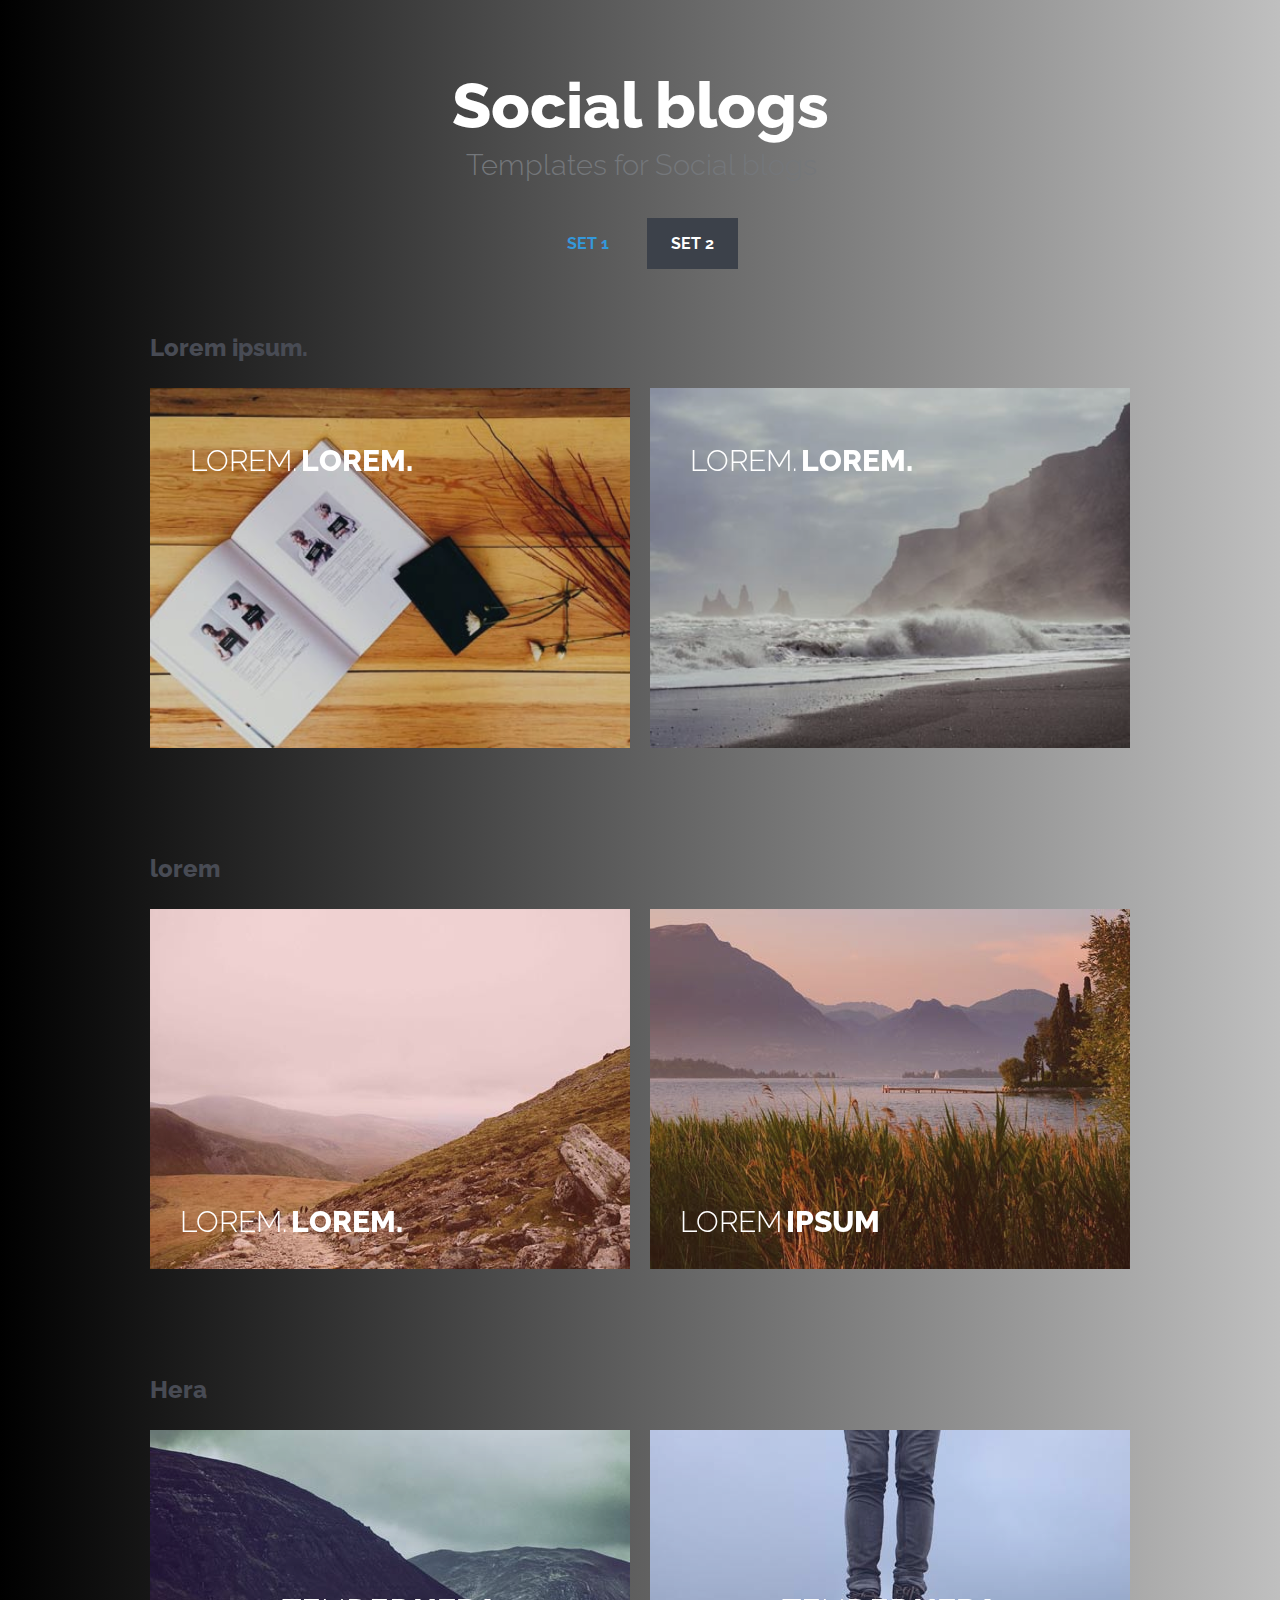
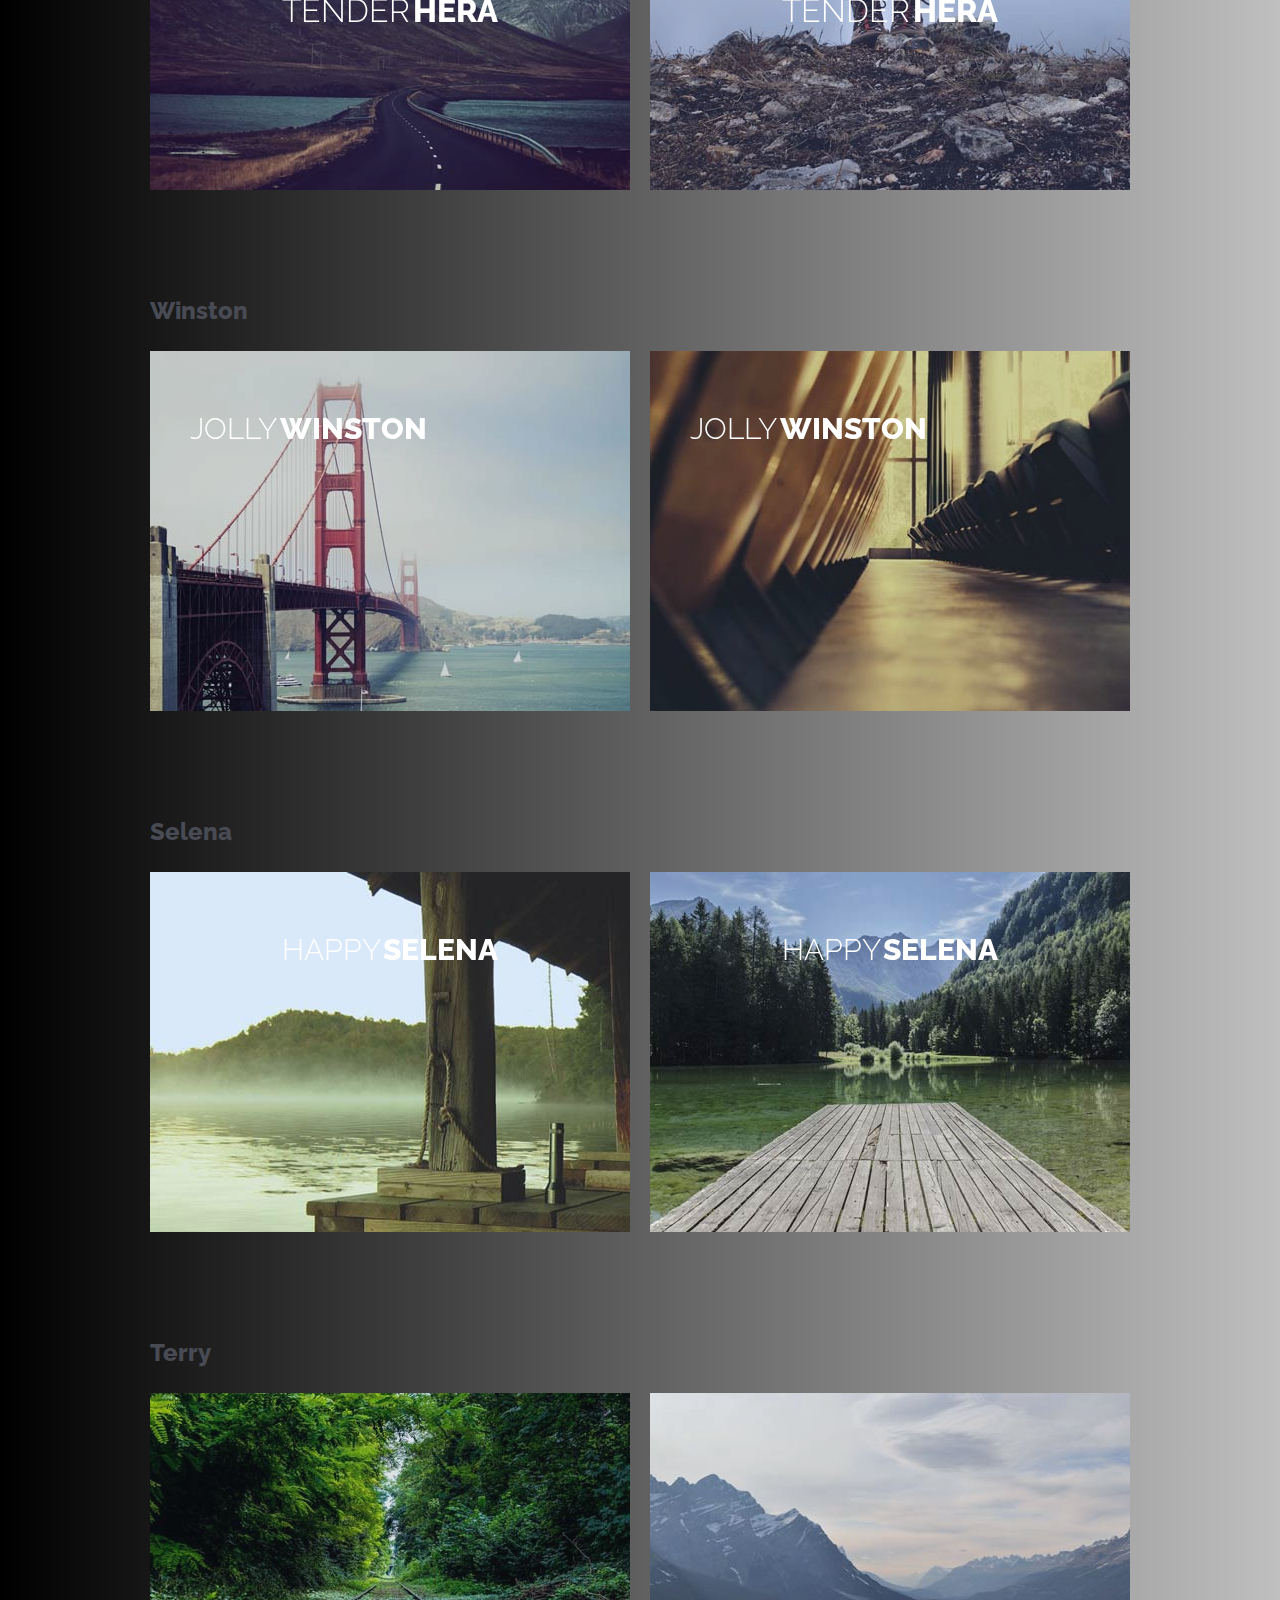
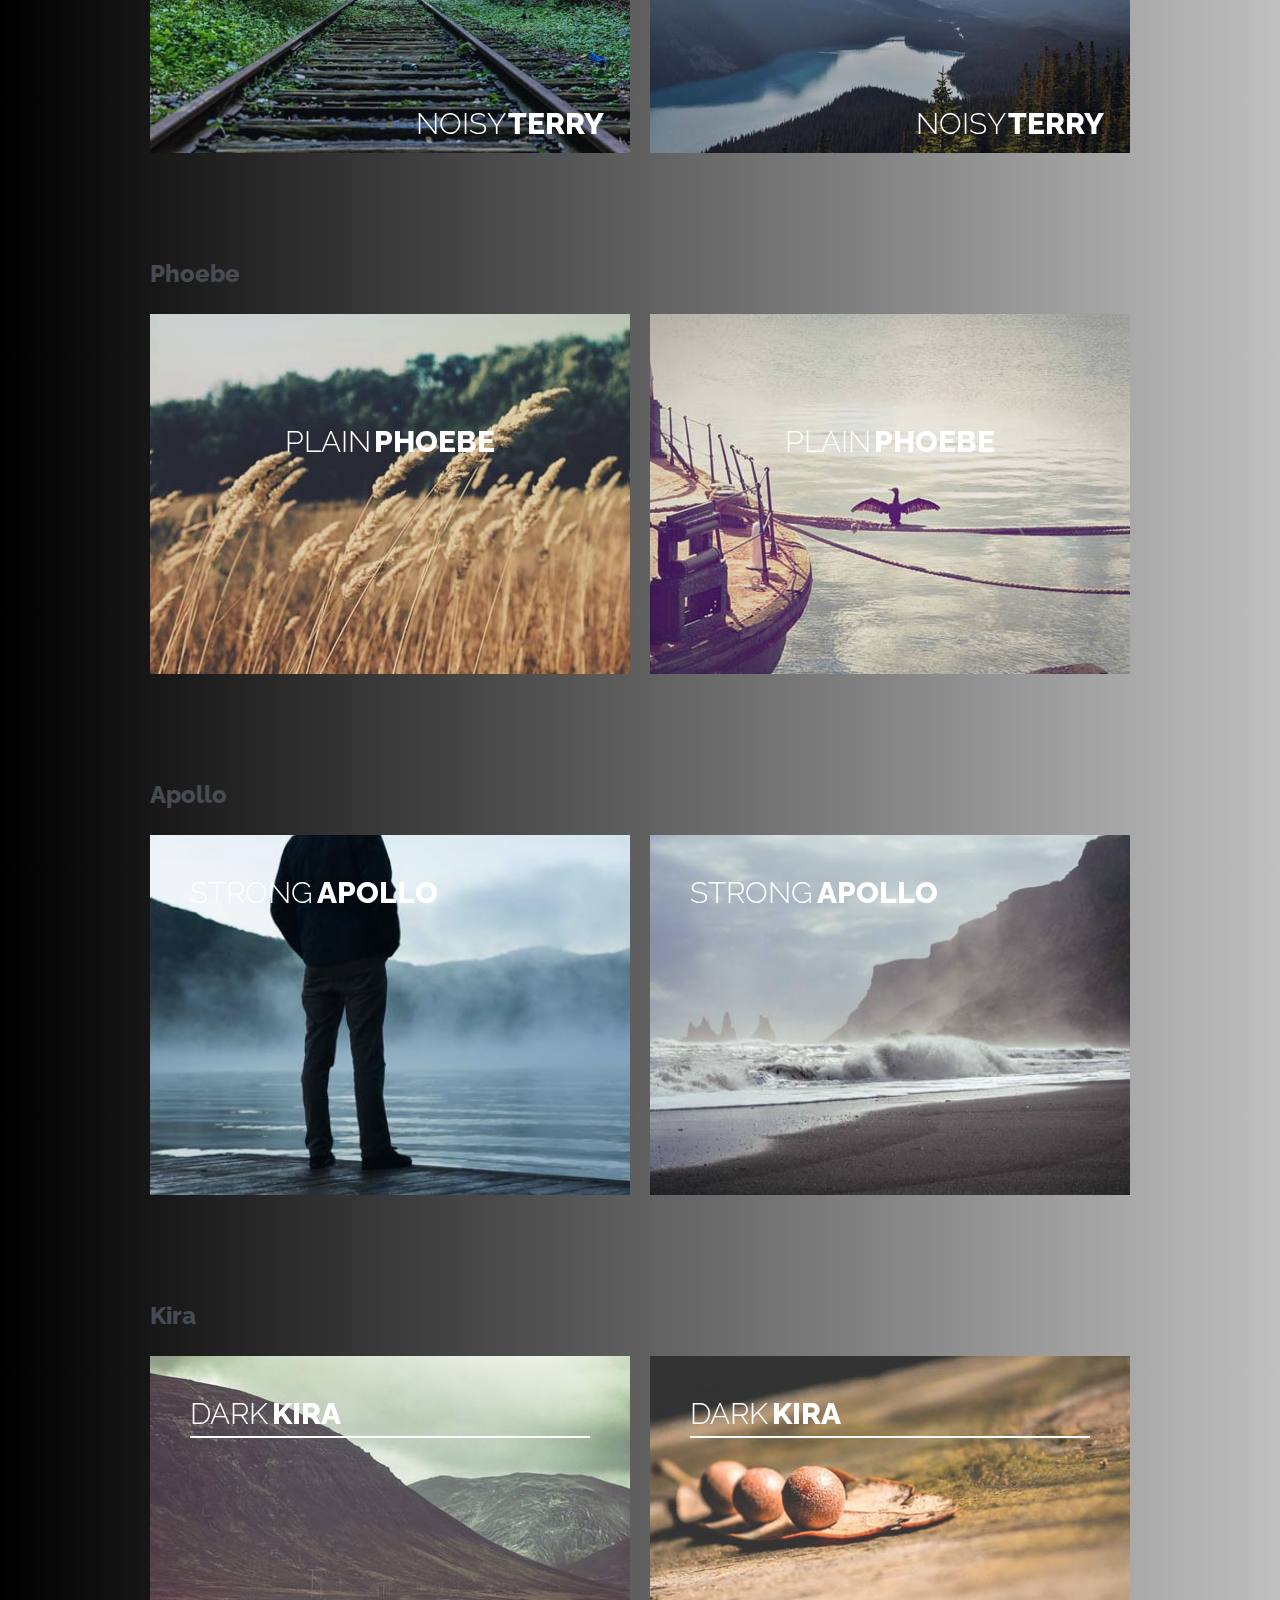
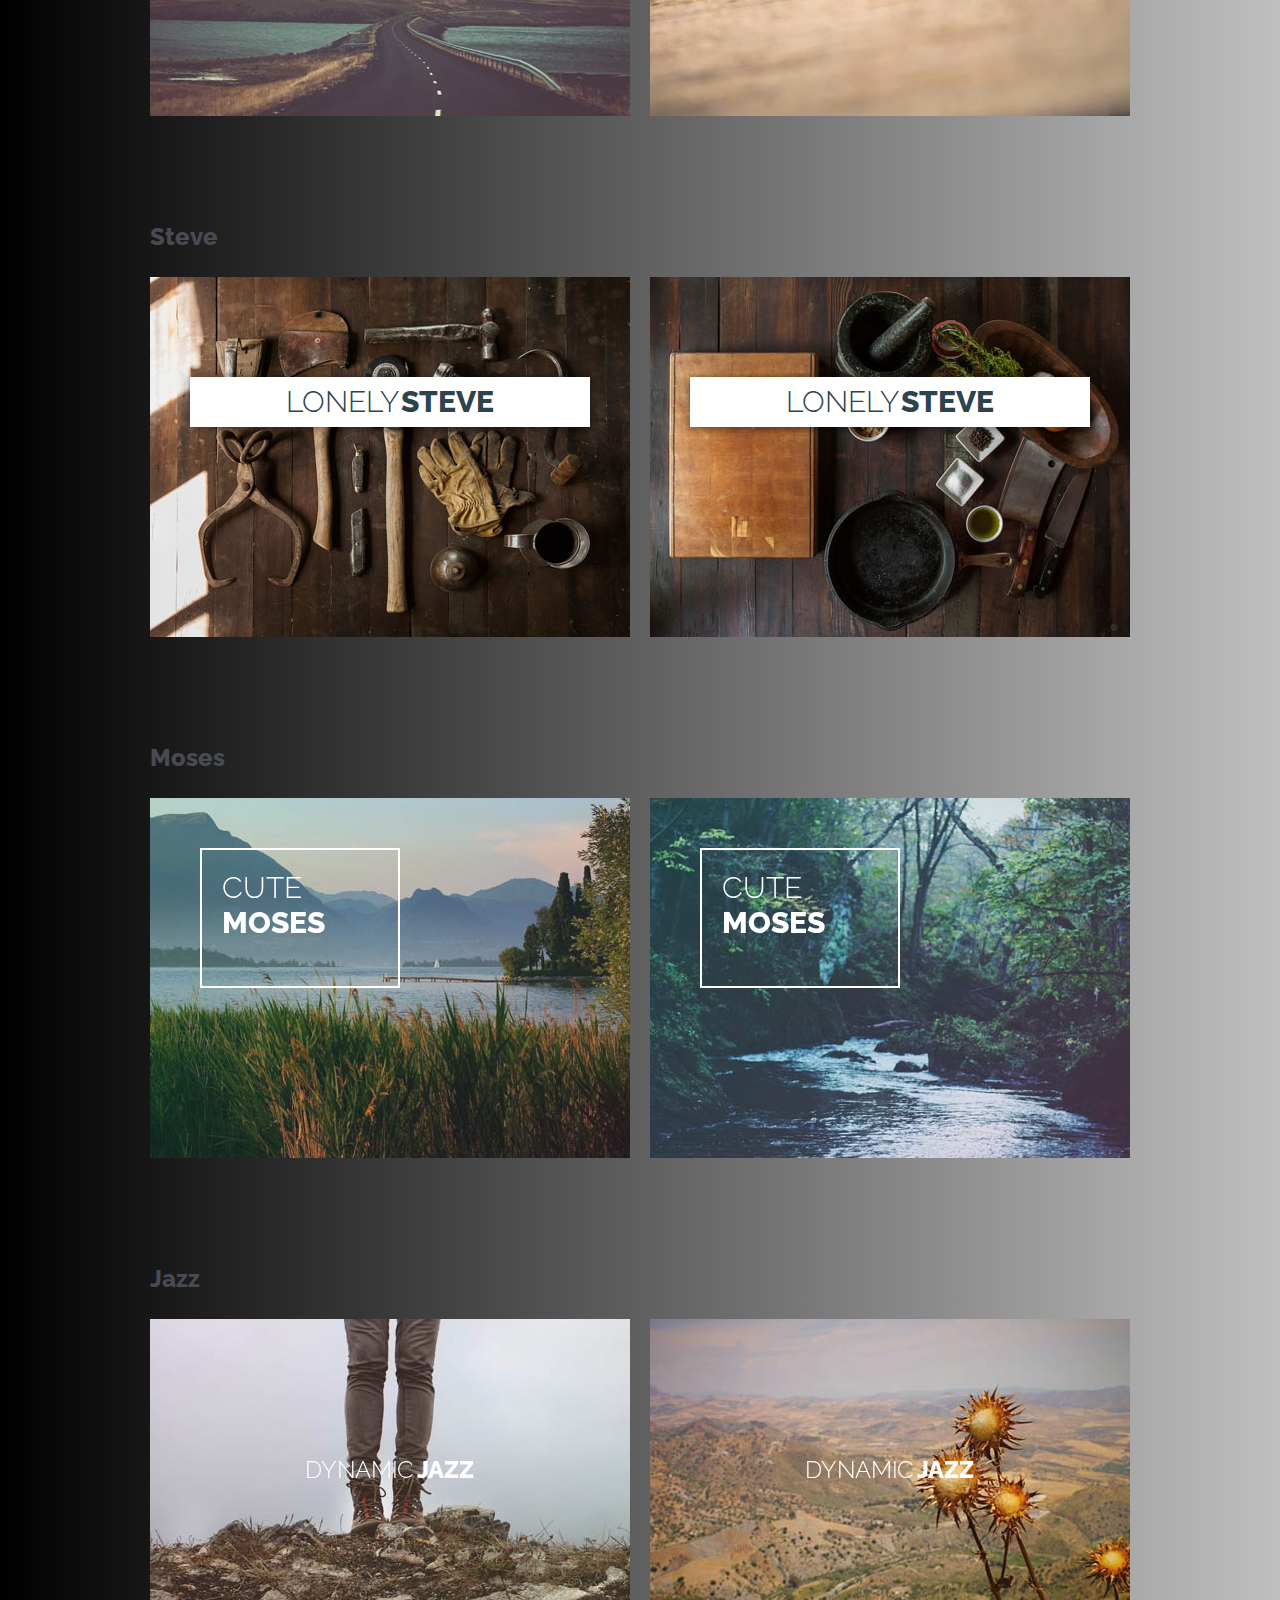
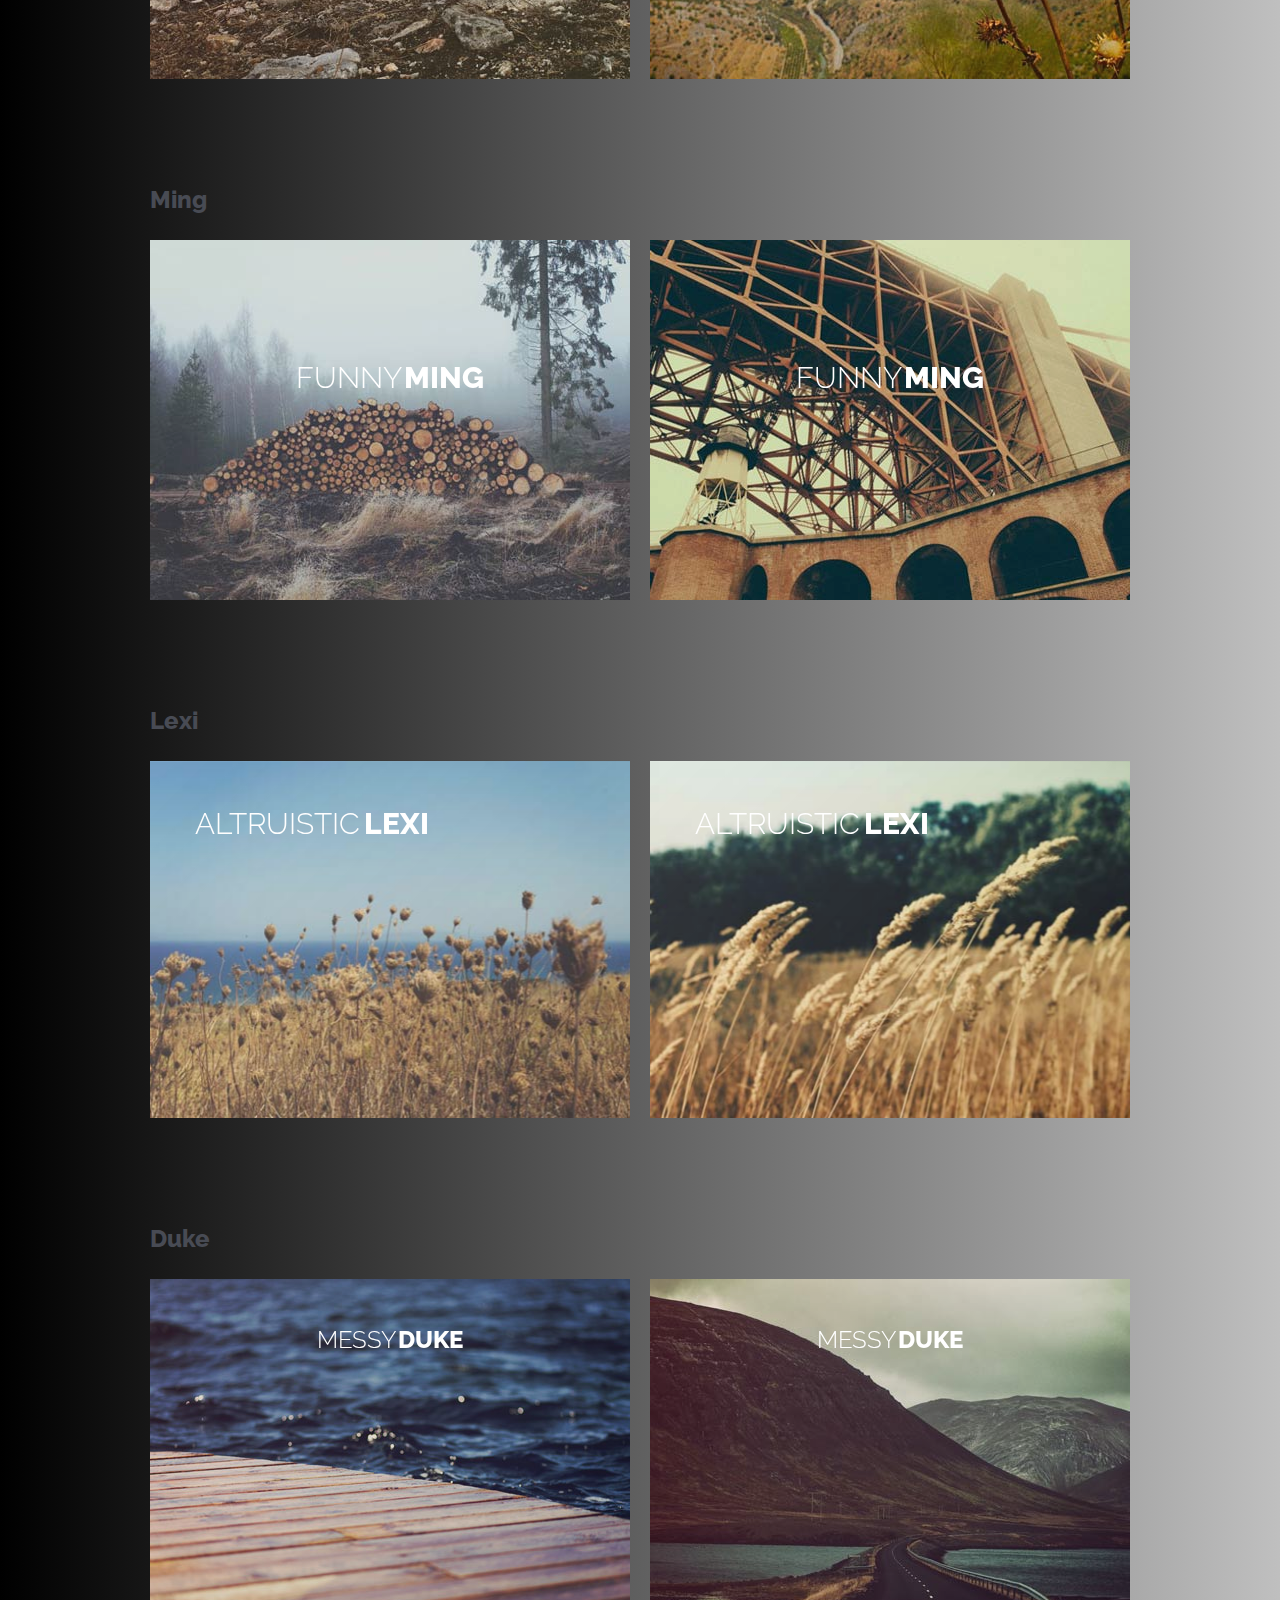
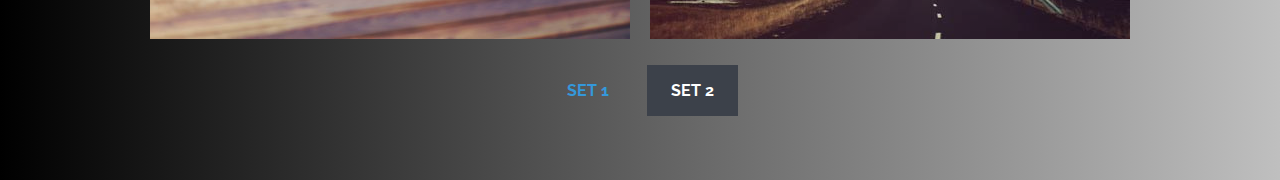
==== index2.html @ 4bc90839 "Add files via upload" ====
<!DOCTYPE html>
<html lang="en" class="no-js">
	<head>
		<meta charset="UTF-8" />
		<meta http-equiv="X-UA-Compatible" content="IE=edge">
		<meta name="viewport" content="width=device-width, initial-scale=1">
		<title>Social blogs | Set 2</title>
		<meta name="description" content="Hover Effect Ideas: Inspiration for subtle hover effects" />
		<meta name="keywords" content="revelation Effectz, inspiration, grid, thumbnail, transition, subtle, web design" />
		<meta name="author" content="Codrops" />
		<link rel="shortcut icon" href="../favicon.ico">
		<link href='http://fonts.googleapis.com/css?family=Raleway:400,800,500,600' rel='stylesheet' type='text/css'>
		<link rel="stylesheet" type="text/css" href="css/normalize.css" />
		<link rel="stylesheet" type="text/css" href="css/demo.css" />
		<link rel="stylesheet" type="text/css" href="css/set2.css" />
		<link rel="stylesheet" type="text/css" href="fonts/font-awesome-4.2.0/css/font-awesome.min.css" />
		<!--[if IE]>
  		<script src="http://html5shiv.googlecode.com/svn/trunk/html5.js"></script>
		<![endif]-->
	</head>
	<body>
		<div class="container">
			<!-- Top Navigation -->

			<header class="codrops-header">
				<h1>Social blogs <span>Templates for Social blogs</span></h1>
				<nav class="codrops-demos">
					<a href="index.html">Set 1</a>
					<a class="current-demo" href="index2.html">Set 2</a>
					
				</nav>
			</header>
			<div class="content">
				<h2>Lorem ipsum.</h2>
				<div class="grid">
					<figure class="effect-julia">
						<img src="img/21.jpg" alt="img21"/>
						<figcaption>
							<h2>Lorem. <span>Lorem.</span></h2>
							<div>
								<p>Lorem ipsum dolor sit amet.</p>
								<p>Lorem ipsum dolor sit amet.</p>
								<p>Lorem ipsum dolor sit amet.</p>
							</div>
							<a href="#">View more</a>
						</figcaption>
					</figure>
					<figure class="effect-julia">
						<img src="img/22.jpg" alt="img22"/>
						<figcaption>
							<h2>Lorem. <span>Lorem.</span></h2>
							<div>
								<p>Lorem ipsum dolor sit amet..</p>
								<p>Lorem ipsum dolor sit amet</p>
								<p>Lorem ipsum dolor.</p>
							</div>
							<a href="#">View more</a>
						</figcaption>
					</figure>
				</div>
				<h2>lorem</h2>
				<div class="grid">
					<figure class="effect-goliath">
						<img src="img/23.jpg" alt="img23"/>
						<figcaption>
							<h2>Lorem. <span>Lorem.</span></h2>
							<p>Lorem ipsum dolor sit.</p>
							<a href="#">View more</a>
						</figcaption>
					</figure>
					<figure class="effect-goliath">
						<img src="img/24.jpg" alt="img24"/>
						<figcaption>
							<h2>lorem <span>ipsum</span></h2>
							<p>Lorem ipsum dolor sit amet.</p>
							<a href="#">View more</a>
						</figcaption>
					</figure>
				</div>
				<h2>Hera</h2>
				<div class="grid">
					<figure class="effect-hera">
						<img src="img/17.jpg" alt="img17"/>
						<figcaption>
							<h2>Tender <span>Hera</span></h2>
							<p>
								<a href="#"><i class="fa fa-fw fa-file-pdf-o"></i></a>
								<a href="#"><i class="fa fa-fw fa-file-image-o"></i></a>
								<a href="#"><i class="fa fa-fw fa-file-archive-o"></i></a>
								<a href="#"><i class="fa fa-fw fa-file-code-o"></i></a>
							</p>
						</figcaption>
					</figure>
					<figure class="effect-hera">
						<img src="img/25.jpg" alt="img25"/>
						<figcaption>
							<h2>Tender <span>Hera</span></h2>
							<p>
								<a href="#"><i class="fa fa-fw fa-file-pdf-o"></i></a>
								<a href="#"><i class="fa fa-fw fa-file-image-o"></i></a>
								<a href="#"><i class="fa fa-fw fa-file-archive-o"></i></a>
								<a href="#"><i class="fa fa-fw fa-file-code-o"></i></a>
							</p>
						</figcaption>
					</figure>
				</div>
				<h2>Winston</h2>
				<div class="grid">
					<figure class="effect-winston">
						<img src="img/30.jpg" alt="img30"/>
						<figcaption>
							<h2>Jolly <span>Winston</span></h2>
							<p>
								<a href="#"><i class="fa fa-fw fa-star-o"></i></a>
								<a href="#"><i class="fa fa-fw fa-comments-o"></i></a>
								<a href="#"><i class="fa fa-fw fa-envelope-o"></i></a>
							</p>
						</figcaption>
					</figure>
					<figure class="effect-winston">
						<img src="img/1.jpg" alt="img01"/>
						<figcaption>
							<h2>Jolly <span>Winston</span></h2>
							<p>
								<a href="#"><i class="fa fa-fw fa-star-o"></i></a>
								<a href="#"><i class="fa fa-fw fa-comments-o"></i></a>
								<a href="#"><i class="fa fa-fw fa-envelope-o"></i></a>
							</p>
						</figcaption>
					</figure>
				</div>
				<h2>Selena</h2>
				<div class="grid">
					<figure class="effect-selena">
						<img src="img/10.jpg" alt="img10"/>
						<figcaption>
							<h2>Happy <span>Selena</span></h2>
							<p>Selena is a tiny-winged bird.</p>
							<a href="#">View more</a>
						</figcaption>
					</figure>
					<figure class="effect-selena">
						<img src="img/31.jpg" alt="img31"/>
						<figcaption>
							<h2>Happy <span>Selena</span></h2>
							<p>Selena is a tiny-winged bird.</p>
							<a href="#">View more</a>
						</figcaption>
					</figure>
				</div>
				<h2>Terry</h2>
				<div class="grid">
					<figure class="effect-terry">
						<img src="img/16.jpg" alt="img16"/>
						<figcaption>
							<h2>Noisy <span>Terry</span></h2>
							<p>
								<a href="#"><i class="fa fa-fw fa-download"></i></a>
								<a href="#"><i class="fa fa-fw fa-heart"></i></a>
								<a href="#"><i class="fa fa-fw fa-share"></i></a>
								<a href="#"><i class="fa fa-fw fa-tags"></i></a>
							</p>
						</figcaption>
					</figure>
					<figure class="effect-terry">
						<img src="img/26.jpg" alt="img26"/>
						<figcaption>
							<h2>Noisy <span>Terry</span></h2>
							<p>
								<a href="#"><i class="fa fa-fw fa-download"></i></a>
								<a href="#"><i class="fa fa-fw fa-heart"></i></a>
								<a href="#"><i class="fa fa-fw fa-share"></i></a>
								<a href="#"><i class="fa fa-fw fa-tags"></i></a>
							</p>
						</figcaption>
					</figure>
				</div>
				<h2>Phoebe</h2>
				<div class="grid">
					<figure class="effect-phoebe">
						<img src="img/3.jpg" alt="img03"/>
						<figcaption>
							<h2>Plain <span>Phoebe</span></h2>
							<p>
								<a href="#"><i class="fa fa-fw fa-user"></i></a>
								<a href="#"><i class="fa fa-fw fa-heart"></i></a>
								<a href="#"><i class="fa fa-fw fa-cog"></i></a>
							</p>
						</figcaption>
					</figure>
					<figure class="effect-phoebe">
						<img src="img/7.jpg" alt="img07"/>
						<figcaption>
							<h2>Plain <span>Phoebe</span></h2>
							<p>
								<a href="#"><i class="fa fa-fw fa-user"></i></a>
								<a href="#"><i class="fa fa-fw fa-heart"></i></a>
								<a href="#"><i class="fa fa-fw fa-cog"></i></a>
							</p>
						</figcaption>
					</figure>
				</div>
				<h2>Apollo</h2>
				<div class="grid">
					<figure class="effect-apollo">
						<img src="img/18.jpg" alt="img18"/>
						<figcaption>
							<h2>Strong <span>Apollo</span></h2>
							<p>Apollo's last game of pool was so strange.</p>
							<a href="#">View more</a>
						</figcaption>
					</figure>
					<figure class="effect-apollo">
						<img src="img/22.jpg" alt="img22"/>
						<figcaption>
							<h2>Strong <span>Apollo</span></h2>
							<p>Apollo's last game of pool was so strange.</p>
							<a href="#">View more</a>
						</figcaption>
					</figure>
				</div>
				<h2>Kira</h2>
				<div class="grid">
					<figure class="effect-kira">
						<img src="img/17.jpg" alt="img17"/>
						<figcaption>
							<h2>Dark <span>Kira</span></h2>
							<p>
								<a href="#"><i class="fa fa-fw fa-home"></i></a>
								<a href="#"><i class="fa fa-fw fa-download"></i></a>
								<a href="#"><i class="fa fa-fw fa-heart"></i></a>
								<a href="#"><i class="fa fa-fw fa-share"></i></a>
							</p>
						</figcaption>
					</figure>
					<figure class="effect-kira">
						<img src="img/5.jpg" alt="img05"/>
						<figcaption>
							<h2>Dark <span>Kira</span></h2>
							<p>
								<a href="#"><i class="fa fa-fw fa-home"></i></a>
								<a href="#"><i class="fa fa-fw fa-download"></i></a>
								<a href="#"><i class="fa fa-fw fa-heart"></i></a>
								<a href="#"><i class="fa fa-fw fa-share"></i></a>
							</p>
						</figcaption>
					</figure>
				</div>
				<h2>Steve</h2>
				<div class="grid">
					<figure class="effect-steve">
						<img src="img/29.jpg" alt="img29"/>
						<figcaption>
							<h2>Lonely <span>Steve</span></h2>
							<p>Steve was afraid of the Boogieman.</p>
							<a href="#">View more</a>
						</figcaption>
					</figure>
					<figure class="effect-steve">
						<img src="img/33.jpg" alt="img33"/>
						<figcaption>
							<h2>Lonely <span>Steve</span></h2>
							<p>Steve was afraid of the Boogieman.</p>
							<a href="#">View more</a>
						</figcaption>
					</figure>
				</div>
				<h2>Moses</h2>
				<div class="grid">
					<figure class="effect-moses">
						<img src="img/24.jpg" alt="img24"/>
						<figcaption>
							<h2>Cute <span>Moses</span></h2>
							<p>Moses loves to run after butterflies.</p>
							<a href="#">View more</a>
						</figcaption>
					</figure>
					<figure class="effect-moses">
						<img src="img/20.jpg" alt="img20"/>
						<figcaption>
							<h2>Cute <span>Moses</span></h2>
							<p>Moses loves to run after butterflies.</p>
							<a href="#">View more</a>
						</figcaption>
					</figure>
				</div>
				<h2>Jazz</h2>
				<div class="grid">
					<figure class="effect-jazz">
						<img src="img/25.jpg" alt="img25"/>
						<figcaption>
							<h2>Dynamic <span>Jazz</span></h2>
							<p>When Jazz starts to chase cars, the whole world stands still.</p>
							<a href="#">View more</a>
						</figcaption>
					</figure>
					<figure class="effect-jazz">
						<img src="img/6.jpg" alt="img06"/>
						<figcaption>
							<h2>Dynamic <span>Jazz</span></h2>
							<p>When Jazz starts to chase cars, the whole world stands still.</p>
							<a href="#">View more</a>
						</figcaption>
					</figure>
				</div>
				<h2>Ming</h2>
				<div class="grid">
					<figure class="effect-ming">
						<img src="img/9.jpg" alt="img09"/>
						<figcaption>
							<h2>Funny <span>Ming</span></h2>
							<p>Ming sits in the corner the whole day. She's into crochet.</p>
							<a href="#">View more</a>
						</figcaption>
					</figure>
					<figure class="effect-ming">
						<img src="img/8.jpg" alt="img08"/>
						<figcaption>
							<h2>Funny <span>Ming</span></h2>
							<p>Ming sits in the corner the whole day. She's into crochet.</p>
							<a href="#">View more</a>
						</figcaption>
					</figure>
				</div>
				<h2>Lexi</h2>
				<div class="grid">
					<figure class="effect-lexi">
						<img src="img/12.jpg" alt="img12"/>
						<figcaption>
							<h2>Altruistic <span>Lexi</span></h2>
							<p>Each and every friend is special. Lexi won't hide a single cookie.</p>
							<a href="#">View more</a>
						</figcaption>
					</figure>
					<figure class="effect-lexi">
						<img src="img/3.jpg" alt="img03"/>
						<figcaption>
							<h2>Altruistic <span>Lexi</span></h2>
							<p>Each and every friend is special. Lexi won't hide a single cookie.</p>
							<a href="#">View more</a>
						</figcaption>
					</figure>
				</div>
				<h2>Duke</h2>
				<div class="grid">
					<figure class="effect-duke">
						<img src="img/27.jpg" alt="img27"/>
						<figcaption>
							<h2>Messy <span>Duke</span></h2>
							<p>Duke is very bored. When he looks at the sky, he feels to run.</p>
							<a href="#">View more</a>
						</figcaption>
					</figure>
					<figure class="effect-duke">
						<img src="img/17.jpg" alt="img17"/>
						<figcaption>
							<h2>Messy <span>Duke</span></h2>
							<p>Duke is very bored. When he looks at the sky, he feels to run.</p>
							<a href="#">View more</a>
						</figcaption>
					</figure>
					<nav class="codrops-demos">
						<a href="index.html">Set 1</a>
						<a class="current-demo" href="index2.html">Set 2</a>
					</nav>
				</div>
			</div>


			</div><!-- /container -->
		<script>
			// For Demo purposes only (show hover effect on mobile devices)
			[].slice.call( document.querySelectorAll('a[href="#"') ).forEach( function(el) {
				el.addEventListener( 'click', function(ev) { ev.preventDefault(); } );
			} );
		</script>
	</body>
</html>
---- css/demo.css ----
@font-face {
	font-weight: normal;
	font-style: normal;
	font-family: 'codropsicons';
	src:url('../fonts/codropsicons/codropsicons.eot');
	src:url('../fonts/codropsicons/codropsicons.eot?#iefix') format('embedded-opentype'),
		url('../fonts/codropsicons/codropsicons.woff') format('woff'),
		url('../fonts/codropsicons/codropsicons.ttf') format('truetype'),
		url('../fonts/codropsicons/codropsicons.svg#codropsicons') format('svg');
}

*, *:after, *:before { -webkit-box-sizing: border-box; box-sizing: border-box; }
.clearfix:before, .clearfix:after { display: table; content: ''; }
.clearfix:after { clear: both; }

body {
	background: #2f3238;
	color: #fff;
	font-weight: 400;
	font-size: 1em;
	font-family: 'Raleway', Arial, sans-serif;
}

a {
	outline: none;
	color: #3498db;
	text-decoration: none;
}

a:hover, a:focus {
	color: #528cb3;
}

section {
	padding: 1em;
	text-align: center;
}

.content {
	margin: 0 auto;
	max-width: 1000px;
}

.content > h2 {
	clear: both;
	margin: 0;
	padding: 4em 1% 0;
	color: #484B54;
	font-weight: 800;
	font-size: 1.5em;
}

.content > h2:first-child {
	padding-top: 0em;
}

/* Header */
.codrops-header {
	margin: 0 auto;
	padding: 4em 1em;
	text-align: center;
}

.codrops-header h1 {
	margin: 0;
	font-weight: 800;
	font-size: 4em;
	line-height: 1.3;
}

.codrops-header h1 span {
	display: block;
	padding: 0 0 0.6em 0.1em;
	color: #74777b;
	font-weight: 300;
	font-size: 45%;
}

/* Demo links */
.codrops-demos {
	clear: both;
	padding: 1em 0 0;
	text-align: center;
}

.content + .codrops-demos {
	padding-top: 5em;
}

.codrops-demos a {
	display: inline-block;
	margin: 0 5px;
	padding: 1em 1.5em;
	text-transform: uppercase;
	font-weight: bold;
}

.codrops-demos a:hover,
.codrops-demos a:focus,
.codrops-demos a.current-demo {
	background: #3c414a;
	color: #fff;
}

/* To Navigation Style */
.codrops-top {
	width: 100%;
	text-transform: uppercase;
	font-weight: 800;
	font-size: 0.69em;
	line-height: 2.2;
}

.codrops-top a {
	display: inline-block;
	padding: 1em 2em;
	text-decoration: none;
	letter-spacing: 1px;
}

.codrops-top span.right {
	float: right;
}

.codrops-top span.right a {
	display: block;
	float: left;
}

.codrops-icon:before {
	margin: 0 4px;
	text-transform: none;
	font-weight: normal;
	font-style: normal;
	font-variant: normal;
	font-family: 'codropsicons';
	line-height: 1;
	speak: none;
	-webkit-font-smoothing: antialiased;
}

.codrops-icon-drop:before {
	content: "\e001";
}

.codrops-icon-prev:before {
	content: "\e004";
}

/* Related demos */
.related {
	clear: both;
	padding: 6em 1em;
	font-size: 120%;
}

.related > a {
	display: inline-block;
	margin: 20px 10px;
	padding: 25px;
	border: 1px solid #4f7f90;
	text-align: center;
}

.related a:hover {
	border-color: #39545e;
}

.related a img {
	max-width: 100%;
	opacity: 0.8;
}

.related a:hover img,
.related a:active img {
	opacity: 1;
}

.related a h3 {
	margin: 0;
	padding: 0.5em 0 0.3em;
	max-width: 300px;
	text-align: left;
}

@media screen and (max-width: 25em) {
	.codrops-header {
		font-size: 75%;
	}
	.codrops-icon span {
		display: none;
	}
}
---- css/set2.css ----
.grid {
	position: relative;
	clear: both;
	margin: 0 auto;
	padding: 1em 0 4em;
	max-width: 1000px;
	list-style: none;
	text-align: center;
}

body {
	width: 100wh;
	height: 90vh;
	color: #fff;
	background: linear-gradient(90deg, black, white, black, white );
	background-size: 400% 400%;
	-webkit-animation: Gradient 15s ease infinite;
	-moz-animation: Gradient 15s ease infinite;
	animation: Gradient 15s ease infinite;
}

@-webkit-keyframes Gradient {
	0% {
		background-position: 0% 50%
	}
	50% {
		background-position: 100% 50%
	}
	100% {
		background-position: 0% 50%
	}
}

@-moz-keyframes Gradient {
	0% {
		background-position: 0% 50%
	}
	50% {
		background-position: 100% 50%
	}
	100% {
		background-position: 0% 50%
	}
}

@keyframes Gradient {
	0% {
		background-position: 0% 50%
	}
	50% {
		background-position: 100% 50%
	}
	100% {
		background-position: 0% 50%
	}
}


/* Common style */
.grid figure {
	position: relative;
	float: left;
	overflow: hidden;
	margin: 10px 1%;
	min-width: 320px;
	max-width: 480px;
	max-height: 360px;
	width: 48%;
	height: auto;
	background: #3085a3;
	text-align: center;
	cursor: pointer;
}

.grid figure img {
	position: relative;
	display: block;
	min-height: 100%;
	max-width: 100%;
	opacity: 0.8;
}

.grid figure figcaption {
	padding: 2em;
	color: #fff;
	text-transform: uppercase;
	font-size: 1.25em;
	-webkit-backface-visibility: hidden;
	backface-visibility: hidden;
}

.grid figure figcaption::before,
.grid figure figcaption::after {
	pointer-events: none;
}

.grid figure figcaption,
.grid figure figcaption > a {
	position: absolute;
	top: 0;
	left: 0;
	width: 100%;
	height: 100%;
}

/* Anchor will cover the whole item by default */
/* For some effects it will show as a button */
.grid figure figcaption > a {
	z-index: 1000;
	text-indent: 200%;
	white-space: nowrap;
	font-size: 0;
	opacity: 0;
}

.grid figure h2 {
	word-spacing: -0.15em;
	font-weight: 300;
}

.grid figure h2 span {
	font-weight: 800;
}

.grid figure h2,
.grid figure p {
	margin: 0;
}

.grid figure p {
	letter-spacing: 1px;
	font-size: 68.5%;
}

/* Individual effects */

/*---------------*/
/***** Julia *****/
/*---------------*/

figure.effect-julia {
	background: #2f3238;
}

figure.effect-julia img {
	max-width: none;
	height: 400px;
	-webkit-transition: opacity 1s, -webkit-transform 1s;
	transition: opacity 1s, transform 1s;
	-webkit-backface-visibility: hidden;
	backface-visibility: hidden;
}

figure.effect-julia figcaption {
	text-align: left;
}

figure.effect-julia h2 {
	position: relative;
	padding: 0.5em 0;
}

figure.effect-julia p {
	display: inline-block;
	margin: 0 0 0.25em;
	padding: 0.4em 1em;
	background: rgba(255,255,255,0.9);
	color: #2f3238;
	text-transform: none;
	font-weight: 500;
	font-size: 75%;
	-webkit-transition: opacity 0.35s, -webkit-transform 0.35s;
	transition: opacity 0.35s, transform 0.35s;
	-webkit-transform: translate3d(-360px,0,0);
	transform: translate3d(-360px,0,0);
}

figure.effect-julia p:first-child {
	-webkit-transition-delay: 0.15s;
	transition-delay: 0.15s;
}

figure.effect-julia p:nth-of-type(2) {
	-webkit-transition-delay: 0.1s;
	transition-delay: 0.1s;
}

figure.effect-julia p:nth-of-type(3) {
	-webkit-transition-delay: 0.05s;
	transition-delay: 0.05s;
}

figure.effect-julia:hover p:first-child {
	-webkit-transition-delay: 0s;
	transition-delay: 0s;
}

figure.effect-julia:hover p:nth-of-type(2) {
	-webkit-transition-delay: 0.05s;
	transition-delay: 0.05s;
}

figure.effect-julia:hover p:nth-of-type(3) {
	-webkit-transition-delay: 0.1s;
	transition-delay: 0.1s;
}

figure.effect-julia:hover img {
	opacity: 0.4;
	-webkit-transform: scale3d(1.1,1.1,1);
	transform: scale3d(1.1,1.1,1);
}

figure.effect-julia:hover p {
	opacity: 1;
	-webkit-transform: translate3d(0,0,0);
	transform: translate3d(0,0,0);
}

/*-----------------*/
/***** Goliath *****/
/*-----------------*/

figure.effect-goliath {
	background: #df4e4e;
}

figure.effect-goliath img,
figure.effect-goliath h2 {
	-webkit-transition: -webkit-transform 0.35s;
	transition: transform 0.35s;
}

figure.effect-goliath img {
	-webkit-backface-visibility: hidden;
	backface-visibility: hidden;
}

figure.effect-goliath h2,
figure.effect-goliath p {
	position: absolute;
	bottom: 0;
	left: 0;
	padding: 30px;
}

figure.effect-goliath p {
	text-transform: none;
	font-size: 90%;
	opacity: 0;
	-webkit-transition: opacity 0.35s, -webkit-transform 0.35s;
	transition: opacity 0.35s, transform 0.35s;
	-webkit-transform: translate3d(0,50px,0);
	transform: translate3d(0,50px,0);
}

figure.effect-goliath:hover img {
	-webkit-transform: translate3d(0,-80px,0);
	transform: translate3d(0,-80px,0);
}

figure.effect-goliath:hover h2 {
	-webkit-transform: translate3d(0,-100px,0);
	transform: translate3d(0,-100px,0);
}

figure.effect-goliath:hover p {
	opacity: 1;
	-webkit-transform: translate3d(0,0,0);
	transform: translate3d(0,0,0);
}

/*-----------------*/
/***** Hera *****/
/*-----------------*/

figure.effect-hera {
	background: #303fa9;
}

figure.effect-hera h2 {
	font-size: 158.75%;
}

figure.effect-hera h2,
figure.effect-hera p {
	position: absolute;
	top: 50%;
	left: 50%;
	-webkit-transition: opacity 0.35s, -webkit-transform 0.35s;
	transition: opacity 0.35s, transform 0.35s;
	-webkit-transform: translate3d(-50%,-50%,0);
	transform: translate3d(-50%,-50%,0);
	-webkit-transform-origin: 50%;
	transform-origin: 50%;
}

figure.effect-hera figcaption::before {
	position: absolute;
	top: 50%;
	left: 50%;
	width: 200px;
	height: 200px;
	border: 2px solid #fff;
	content: '';
	opacity: 0;
	-webkit-transition: opacity 0.35s, -webkit-transform 0.35s;
	transition: opacity 0.35s, transform 0.35s;
	-webkit-transform: translate3d(-50%,-50%,0) rotate3d(0,0,1,-45deg) scale3d(0,0,1);
	transform: translate3d(-50%,-50%,0) rotate3d(0,0,1,-45deg) scale3d(0,0,1);
	-webkit-transform-origin: 50%;
	transform-origin: 50%;
}

figure.effect-hera p {
	width: 100px;
	text-transform: none;
	font-size: 121%;
	line-height: 2;
}

figure.effect-hera p a {
	color: #fff;
}

figure.effect-hera p a:hover,
figure.effect-hera p a:focus {
	opacity: 0.6;
}

figure.effect-hera p a i {
	opacity: 0;
	-webkit-transition: opacity 0.35s, -webkit-transform 0.35s;
	transition: opacity 0.35s, transform 0.35s;
}

figure.effect-hera p a:first-child i {
	-webkit-transform: translate3d(-60px,-60px,0);
	transform: translate3d(-60px,-60px,0);
}

figure.effect-hera p a:nth-child(2) i {
	-webkit-transform: translate3d(60px,-60px,0);
	transform: translate3d(60px,-60px,0);
}

figure.effect-hera p a:nth-child(3) i {
	-webkit-transform: translate3d(-60px,60px,0);
	transform: translate3d(-60px,60px,0);
}

figure.effect-hera p a:nth-child(4) i {
	-webkit-transform: translate3d(60px,60px,0);
	transform: translate3d(60px,60px,0);
}

figure.effect-hera:hover figcaption::before {
	opacity: 1;
	-webkit-transform: translate3d(-50%,-50%,0) rotate3d(0,0,1,-45deg) scale3d(1,1,1);
	transform: translate3d(-50%,-50%,0) rotate3d(0,0,1,-45deg) scale3d(1,1,1);
}

figure.effect-hera:hover h2 {
	opacity: 0;
	-webkit-transform: translate3d(-50%,-50%,0) scale3d(0.8,0.8,1);
	transform: translate3d(-50%,-50%,0) scale3d(0.8,0.8,1);
}

figure.effect-hera:hover p i:empty {
	-webkit-transform: translate3d(0,0,0);
	transform: translate3d(0,0,0); /* just because it's stronger than nth-child */
	opacity: 1;
}

/*-----------------*/
/***** Winston *****/
/*-----------------*/

figure.effect-winston {
	background: #162633;
	text-align: left;
}

figure.effect-winston img {
	-webkit-transition: opacity 0.45s;
	transition: opacity 0.45s;
	-webkit-backface-visibility: hidden;
	backface-visibility: hidden;
}

figure.effect-winston figcaption::before {
	position: absolute;
	top: 0;
	left: 0;
	width: 100%;
	height: 100%;
	background: url(../img/triangle.svg) no-repeat center center;
	background-size: 100% 100%;
	content: '';
	-webkit-transition: opacity 0.45s, -webkit-transform 0.45s;
	transition: opacity 0.45s, transform 0.45s;
	-webkit-transform: rotate3d(0,0,1,45deg);
	transform: rotate3d(0,0,1,45deg);
	-webkit-transform-origin: 0 100%;
	transform-origin: 0 100%;
}

figure.effect-winston h2 {
	-webkit-transition: -webkit-transform 0.35s;
	transition: transform 0.35s;
	-webkit-transform: translate3d(0,20px,0);
	transform: translate3d(0,20px,0);
}

figure.effect-winston p {
	position: absolute;
	right: 0;
	bottom: 0;
	padding: 0 1.5em 7% 0;
}

figure.effect-winston a {
	margin: 0 10px;
	color: #5d504f;
	font-size: 170%;
}

figure.effect-winston a:hover,
figure.effect-winston a:focus {
	color: #cc6055;
}

figure.effect-winston p a i {
	opacity: 0;
	-webkit-transition: opacity 0.35s, -webkit-transform 0.35s;
	transition: opacity 0.35s, transform 0.35s;
	-webkit-transform: translate3d(0,50px,0);
	transform: translate3d(0,50px,0);
}

figure.effect-winston:hover img {
	opacity: 0.6;
}

figure.effect-winston:hover h2 {
	-webkit-transform: translate3d(0,0,0);
	transform: translate3d(0,0,0);
}

figure.effect-winston:hover figcaption::before {
	opacity: 0.7;
	-webkit-transform: rotate3d(0,0,1,20deg);
	transform: rotate3d(0,0,1,20deg);
}

figure.effect-winston:hover p i {
	opacity: 1;
	-webkit-transform: translate3d(0,0,0);
	transform: translate3d(0,0,0);
}

figure.effect-winston:hover p a:nth-child(3) i {
	-webkit-transition-delay: 0.05s;
	transition-delay: 0.05s;
}

figure.effect-winston:hover p a:nth-child(2) i {
	-webkit-transition-delay: 0.1s;
	transition-delay: 0.1s;
}

figure.effect-winston:hover p a:first-child i {
	-webkit-transition-delay: 0.15s;
	transition-delay: 0.15s;
}

/*-----------------*/
/***** Selena *****/
/*-----------------*/

figure.effect-selena {
	background: #fff;
}

figure.effect-selena img {
	opacity: 0.95;
	-webkit-transition: -webkit-transform 0.35s;
	transition: transform 0.35s;
	-webkit-transform-origin: 50% 50%;
	transform-origin: 50% 50%;
}

figure.effect-selena:hover img {
	-webkit-transform: scale3d(0.95,0.95,1);
	transform: scale3d(0.95,0.95,1);
}

figure.effect-selena h2 {
	-webkit-transition: -webkit-transform 0.35s;
	transition: transform 0.35s;
	-webkit-transform: translate3d(0,20px,0);
	transform: translate3d(0,20px,0);
}

figure.effect-selena p {
	opacity: 0;
	-webkit-transition: opacity 0.35s, -webkit-transform 0.35s;
	transition: opacity 0.35s, transform 0.35s;
	-webkit-transform: perspective(1000px) rotate3d(1,0,0,90deg);
	transform: perspective(1000px) rotate3d(1,0,0,90deg);
	-webkit-transform-origin: 50% 0%;
	transform-origin: 50% 0%;
}

figure.effect-selena:hover h2 {
	-webkit-transform: translate3d(0,0,0);
	transform: translate3d(0,0,0);
}

figure.effect-selena:hover p {
	opacity: 1;
	-webkit-transform: perspective(1000px) rotate3d(1,0,0,0);
	transform: perspective(1000px) rotate3d(1,0,0,0);
}

/*-----------------*/
/***** Terry *****/
/*-----------------*/

figure.effect-terry {
	background: #34495e;
}

figure.effect-terry figcaption {
	padding: 1em;
}

figure.effect-terry figcaption::before,
figure.effect-terry figcaption::after {
	position: absolute;
	width: 200%;
	height: 200%;
	border-style: solid;
	border-color: #101010;
	content: '';
	-webkit-transition: -webkit-transform 0.35s;
	transition: transform 0.35s;
}

figure.effect-terry figcaption::before {
	right: 0;
	bottom: 0;
	border-width: 0 70px 60px 0;
	-webkit-transform: translate3d(70px,60px,0);
	transform: translate3d(70px,60px,0);
}

figure.effect-terry figcaption::after {
	top: 0;
	left: 0;
	border-width: 15px 0 0 15px;
	-webkit-transform: translate3d(-15px,-15px,0);
	transform: translate3d(-15px,-15px,0);
}

figure.effect-terry img,
figure.effect-terry p a {
	-webkit-transition: opacity 0.35s, -webkit-transform 0.35s;
	transition: opacity 0.35s, transform 0.35s;
}

figure.effect-terry img {
	opacity: 0.85;
}

figure.effect-terry h2 {
	position: absolute;
	bottom: 0;
	left: 0;
	padding: 0.4em 10px;
	width: 50%;
	-webkit-transition: -webkit-transform 0.35s;
	transition: transform 0.35s;
	-webkit-transform: translate3d(100%,0,0);
	transform: translate3d(100%,0,0);
}

@media screen and (max-width: 920px) {
	figure.effect-terry h2 {
		padding: 0.75em 10px;
		font-size: 120%;
	}
}

figure.effect-terry p {
	float: right;
	clear: both;
	text-align: left;
	text-transform: none;
	font-size: 111%;
}

figure.effect-terry p a {
	display: block;
	margin-bottom: 1em;
	color: #fff;
	opacity: 0;
	-webkit-transform: translate3d(90px,0,0);
	transform: translate3d(90px,0,0);
}

figure.effect-terry p a:hover,
figure.effect-terry p a:focus {
	color: #f3cf3f;
}

figure.effect-terry:hover figcaption::before,
figure.effect-terry:hover figcaption::after {
	-webkit-transform: translate3d(0,0,0);
	transform: translate3d(0,0,0);
}

figure.effect-terry:hover img {
	opacity: 0.6;

}

figure.effect-terry:hover h2,
figure.effect-terry:hover p a {
	-webkit-transform: translate3d(0,0,0);
	transform: translate3d(0,0,0);
}

figure.effect-terry:hover p a {
	opacity: 1;
}

figure.effect-terry:hover p a:first-child {
	-webkit-transition-delay: 0.025s;
	transition-delay: 0.025s;
}

figure.effect-terry:hover p a:nth-child(2) {
	-webkit-transition-delay: 0.05s;
	transition-delay: 0.05s;
}

figure.effect-terry:hover p a:nth-child(3) {
	-webkit-transition-delay: 0.075s;
	transition-delay: 0.075s;
}

figure.effect-terry:hover p a:nth-child(4) {
	-webkit-transition-delay: 0.1s;
	transition-delay: 0.1s;
}

/*-----------------*/
/***** Phoebe *****/
/*-----------------*/

figure.effect-phoebe {
	background: #675983;
}

figure.effect-phoebe img {
	opacity: 0.85;
	-webkit-transition: opacity 0.35s;
	transition: opacity 0.35s;
}

figure.effect-phoebe:hover img {
	opacity: 0.6;
}

figure.effect-phoebe figcaption::before {
	position: absolute;
	top: 0;
	left: 0;
	width: 100%;
	height: 100%;
	background: url(../img/triangle2.svg) no-repeat center center;
	background-size: 100% 100%;
	content: '';
	-webkit-transition: opacity 0.35s, -webkit-transform 0.35s;
	transition: opacity 0.35s, transform 0.35s;
	-webkit-transform: scale3d(5,2.5,1);
	transform: scale3d(5,2.5,1);
	-webkit-transform-origin: 50% 50%;
	transform-origin: 50% 50%;
}

figure.effect-phoebe:hover figcaption::before {
	opacity: 0.6;
	-webkit-transform: scale3d(1,1,1);
	transform: scale3d(1,1,1);
}

figure.effect-phoebe h2 {
	margin-top: 1em;
	-webkit-transition: transform 0.35s;
	transition: transform 0.35s;
	-webkit-transform: translate3d(0,40px,0);
	transform: translate3d(0,40px,0);
}

figure.effect-phoebe:hover h2 {
	-webkit-transform: translate3d(0,0,0);
	transform: translate3d(0,0,0);
}

figure.effect-phoebe p a {
	color: #fff;
	font-size: 140%;
	opacity: 0;
	position: relative;
	display: inline-block;
	-webkit-transition: opacity 0.35s, -webkit-transform 0.35s;
	transition: opacity 0.35s, transform 0.35s;
}

figure.effect-phoebe p a:first-child {
	-webkit-transform: translate3d(-60px,-60px,0);
	transform: translate3d(-60px,-60px,0);
}

figure.effect-phoebe p a:nth-child(2) {
	-webkit-transform: translate3d(0,60px,0);
	transform: translate3d(0,60px,0);
}

figure.effect-phoebe p a:nth-child(3) {
	-webkit-transform: translate3d(60px,-60px,0);
	transform: translate3d(60px,-60px,0);
}

figure.effect-phoebe:hover p a {
	opacity: 1;
	-webkit-transform: translate3d(0,0,0);
	transform: translate3d(0,0,0);
}

/*-----------------*/
/***** Apollo *****/
/*-----------------*/

figure.effect-apollo {
	background: #3498db;
}

figure.effect-apollo img {
	opacity: 0.95;
	-webkit-transition: opacity 0.35s, -webkit-transform 0.35s;
	transition: opacity 0.35s, transform 0.35s;
	-webkit-transform: scale3d(1.05,1.05,1);
	transform: scale3d(1.05,1.05,1);
}

figure.effect-apollo figcaption::before {
	position: absolute;
	top: 0;
	left: 0;
	width: 100%;
	height: 100%;
	background: rgba(255,255,255,0.5);
	content: '';
	-webkit-transition: -webkit-transform 0.6s;
	transition: transform 0.6s;
	-webkit-transform: scale3d(1.9,1.4,1) rotate3d(0,0,1,45deg) translate3d(0,-100%,0);
	transform: scale3d(1.9,1.4,1) rotate3d(0,0,1,45deg) translate3d(0,-100%,0);
}

figure.effect-apollo p {
	position: absolute;
	right: 0;
	bottom: 0;
	margin: 3em;
	padding: 0 1em;
	max-width: 150px;
	border-right: 4px solid #fff;
	text-align: right;
	opacity: 0;
	-webkit-transition: opacity 0.35s;
	transition: opacity 0.35s;
}

figure.effect-apollo h2 {
	text-align: left;
}

figure.effect-apollo:hover img {
	opacity: 0.6;
	-webkit-transform: scale3d(1,1,1);
	transform: scale3d(1,1,1);
}

figure.effect-apollo:hover figcaption::before {
	-webkit-transform: scale3d(1.9,1.4,1) rotate3d(0,0,1,45deg) translate3d(0,100%,0);
	transform: scale3d(1.9,1.4,1) rotate3d(0,0,1,45deg) translate3d(0,100%,0);
}

figure.effect-apollo:hover p {
	opacity: 1;
	-webkit-transition-delay: 0.1s;
	transition-delay: 0.1s;
}

/*-----------------*/
/***** Kira *****/
/*-----------------*/

figure.effect-kira {
	background: #fff;
	text-align: left;
}

figure.effect-kira img {
	-webkit-transition: opacity 0.35s;
	transition: opacity 0.35s;
}

figure.effect-kira figcaption {
	z-index: 1;
}

figure.effect-kira p {
	padding: 2.25em 0.5em;
	font-weight: 600;
	font-size: 100%;
	line-height: 1.5;
	opacity: 0;
	-webkit-transition: opacity 0.35s, -webkit-transform 0.35s;
	transition: opacity 0.35s, transform 0.35s;
	-webkit-transform: translate3d(0,-10px,0);
	transform: translate3d(0,-10px,0);
}

figure.effect-kira p a {
	margin: 0 0.5em;
	color: #101010;
}

figure.effect-kira p a:hover,
figure.effect-kira p a:focus {
	opacity: 0.6;
}

figure.effect-kira figcaption::before {
	position: absolute;
	top: 0;
	right: 2em;
	left: 2em;
	z-index: -1;
	height: 3.5em;
	background: #fff;
	content: '';
	-webkit-transition: opacity 0.35s, -webkit-transform 0.35s;
	transition: opacity 0.35s, transform 0.35s;
	-webkit-transform: translate3d(0,4em,0) scale3d(1,0.023,1) ;
	transform: translate3d(0,4em,0) scale3d(1,0.023,1);
	-webkit-transform-origin: 50% 0;
	transform-origin: 50% 0;
}

figure.effect-kira:hover img {
	opacity: 0.5;
}

figure.effect-kira:hover p {
	opacity: 1;
	-webkit-transform: translate3d(0,0,0);
	transform: translate3d(0,0,0);
}

figure.effect-kira:hover figcaption::before {
	opacity: 0.7;
	-webkit-transform: translate3d(0,5em,0) scale3d(1,1,1) ;
	transform: translate3d(0,5em,0) scale3d(1,1,1);
}

/*-----------------*/
/***** Steve *****/
/*-----------------*/

figure.effect-steve {
	z-index: auto;
	overflow: visible;
	background: #000;
}

figure.effect-steve:before,
figure.effect-steve h2:before {
	position: absolute;
	top: 0;
	left: 0;
	z-index: -1;
	width: 100%;
	height: 100%;
	background: #000;
	content: '';
	-webkit-transition: opacity 0.35s;
	transition: opacity 0.35s;
}

figure.effect-steve:before {
	box-shadow: 0 3px 30px rgba(0,0,0,0.8);
	opacity: 0;
}

figure.effect-steve figcaption {
	z-index: 1;
}

figure.effect-steve img {
	opacity: 1;
	-webkit-transition: -webkit-transform 0.35s;
	transition: transform 0.35s;
	-webkit-transform: perspective(1000px) translate3d(0,0,0);
	transform: perspective(1000px) translate3d(0,0,0);
}

figure.effect-steve h2,
figure.effect-steve p {
	background: #fff;
	color: #2d434e;
}

figure.effect-steve h2 {
	position: relative;
	margin-top: 2em;
	padding: 0.25em;
}

figure.effect-steve h2:before {
	box-shadow: 0 1px 10px rgba(0,0,0,0.5);
}

figure.effect-steve p {
	margin-top: 1em;
	padding: 0.5em;
	font-weight: 800;
	opacity: 0;
	-webkit-transition: opacity 0.35s, -webkit-transform 0.35s;
	transition: opacity 0.35s, transform 0.35s;
	-webkit-transform: scale3d(0.9,0.9,1);
	transform: scale3d(0.9,0.9,1);
}

figure.effect-steve:hover:before {
	opacity: 1;
}

figure.effect-steve:hover img {
	-webkit-transform: perspective(1000px) translate3d(0,0,21px);
	transform: perspective(1000px) translate3d(0,0,21px);
}

figure.effect-steve:hover h2:before {
	opacity: 0;
}

figure.effect-steve:hover p {
	opacity: 1;
	-webkit-transform: scale3d(1,1,1);
	transform: scale3d(1,1,1);
}

/*-----------------*/
/***** Moses *****/
/*-----------------*/

figure.effect-moses {
	background: -webkit-linear-gradient(-45deg, #EC65B7 0%,#05E0D8 100%);
	background: linear-gradient(-45deg, #EC65B7 0%,#05E0D8 100%);
}

figure.effect-moses img {
	opacity: 0.85;
	-webkit-transition: opacity 0.35s;
	transition: opacity 0.35s;
}

figure.effect-moses h2,
figure.effect-moses p {
	padding: 20px;
	width: 50%;
	height: 50%;
	border: 2px solid #fff;
}

figure.effect-moses h2 {
	padding: 20px;
	width: 50%;
	height: 50%;
	text-align: left;
	-webkit-transition: -webkit-transform 0.35s;
	transition: transform 0.35s;
	-webkit-transform: translate3d(10px,10px,0);
	transform: translate3d(10px,10px,0);
}

figure.effect-moses p {
	float: right;
	padding: 20px;
	text-align: right;
	opacity: 0;
	-webkit-transition: opacity 0.35s, -webkit-transform 0.35s;
	transition: opacity 0.35s, transform 0.35s;
	-webkit-transform: translate3d(-50%,-50%,0);
	transform: translate3d(-50%,-50%,0);
}

figure.effect-moses:hover h2 {
	-webkit-transform: translate3d(0,0,0);
	transform: translate3d(0,0,0);
}

figure.effect-moses:hover p {
	opacity: 1;
	-webkit-transform: translate3d(0,0,0);
	transform: translate3d(0,0,0);
}

figure.effect-moses:hover img {
	opacity: 0.6;
}

/*---------------*/
/***** Jazz *****/
/*---------------*/

figure.effect-jazz {
	background: -webkit-linear-gradient(-45deg, #f3cf3f 0%,#f33f58 100%);
	background: linear-gradient(-45deg, #f3cf3f 0%,#f33f58 100%);
}

figure.effect-jazz img {
	opacity: 0.9;
}

figure.effect-jazz figcaption::after,
figure.effect-jazz img,
figure.effect-jazz p {
	-webkit-transition: opacity 0.35s, -webkit-transform 0.35s;
	transition: opacity 0.35s, transform 0.35s;
}

figure.effect-jazz figcaption::after {
	position: absolute;
	top: 0;
	left: 0;
	width: 100%;
	height: 100%;
	border-top: 1px solid #fff;
	border-bottom: 1px solid #fff;
	content: '';
	opacity: 0;
	-webkit-transform: rotate3d(0,0,1,45deg) scale3d(1,0,1);
	transform: rotate3d(0,0,1,45deg) scale3d(1,0,1);
	-webkit-transform-origin: 50% 50%;
	transform-origin: 50% 50%;
}

figure.effect-jazz h2,
figure.effect-jazz p {
	opacity: 1;
	-webkit-transform: scale3d(0.8,0.8,1);
	transform: scale3d(0.8,0.8,1);
}

figure.effect-jazz h2 {
	padding-top: 26%;
	-webkit-transition: -webkit-transform 0.35s;
	transition: transform 0.35s;
}

figure.effect-jazz p {
	padding: 0.5em 2em;
	text-transform: none;
	font-size: 0.85em;
	opacity: 0;
}

figure.effect-jazz:hover img {
	opacity: 0.7;
	-webkit-transform: scale3d(1.05,1.05,1);
	transform: scale3d(1.05,1.05,1);
}

figure.effect-jazz:hover figcaption::after {
	opacity: 1;
	-webkit-transform: rotate3d(0,0,1,45deg) scale3d(1,1,1);
	transform: rotate3d(0,0,1,45deg) scale3d(1,1,1);
}

figure.effect-jazz:hover h2,
figure.effect-jazz:hover p {
	opacity: 1;
	-webkit-transform: scale3d(1,1,1);
	transform: scale3d(1,1,1);
}

/*---------------*/
/***** Ming *****/
/*---------------*/

figure.effect-ming {
	background: #030c17;
}

figure.effect-ming img {
	opacity: 0.9;
	-webkit-transition: opacity 0.35s;
	transition: opacity 0.35s;
}

figure.effect-ming figcaption::before {
	position: absolute;
	top: 30px;
	right: 30px;
	bottom: 30px;
	left: 30px;
	border: 2px solid #fff;
	box-shadow: 0 0 0 30px rgba(255,255,255,0.2);
	content: '';
	opacity: 0;
	-webkit-transition: opacity 0.35s, -webkit-transform 0.35s;
	transition: opacity 0.35s, transform 0.35s;
	-webkit-transform: scale3d(1.4,1.4,1);
	transform: scale3d(1.4,1.4,1);
}

figure.effect-ming h2 {
	margin: 20% 0 10px 0;
	-webkit-transition: -webkit-transform 0.35s;
	transition: transform 0.35s;
}

figure.effect-ming p {
	padding: 1em;
	opacity: 0;
	-webkit-transition: opacity 0.35s, -webkit-transform 0.35s;
	transition: opacity 0.35s, transform 0.35s;
	-webkit-transform: scale(1.5);
	transform: scale(1.5);
}

figure.effect-ming:hover h2 {
	-webkit-transform: scale(0.9);
	transform: scale(0.9);
}

figure.effect-ming:hover figcaption::before,
figure.effect-ming:hover p {
	opacity: 1;
	-webkit-transform: scale3d(1,1,1);
	transform: scale3d(1,1,1);
}

figure.effect-ming:hover figcaption {
	background-color: rgba(58,52,42,0);
}

figure.effect-ming:hover img {
	opacity: 0.4;
}

/*---------------*/
/***** Lexi *****/
/*---------------*/

figure.effect-lexi {
	background: -webkit-linear-gradient(-45deg, #000 0%,#fff 100%);
	background: linear-gradient(-45deg, #000 0%,#fff 100%);
}

figure.effect-lexi img {
	margin: -10px 0 0 -10px;
	max-width: none;
	width: -webkit-calc(100% + 10px);
	width: calc(100% + 10px);
	opacity: 0.9;
	-webkit-transition: opacity 0.35s, -webkit-transform 0.35s;
	transition: opacity 0.35s, transform 0.35s;
	-webkit-transform: translate3d(10px,10px,0);
	transform: translate3d(10px,10px,0);
	-webkit-backface-visibility: hidden;
	backface-visibility: hidden;
}

figure.effect-lexi figcaption::before,
figure.effect-lexi p {
	-webkit-transition: opacity 0.35s, -webkit-transform 0.35s;
	transition: opacity 0.35s, transform 0.35s;
}

figure.effect-lexi figcaption::before {
	position: absolute;
	right: -100px;
	bottom: -100px;
	width: 300px;
	height: 300px;
	border: 2px solid #fff;
	border-radius: 50%;
	box-shadow: 0 0 0 900px rgba(255,255,255,0.2);
	content: '';
	opacity: 0;
	-webkit-transform: scale3d(0.5,0.5,1);
	transform: scale3d(0.5,0.5,1);
	-webkit-transform-origin: 50% 50%;
	transform-origin: 50% 50%;
}

figure.effect-lexi:hover img {
	opacity: 0.6;
	-webkit-transform: translate3d(0,0,0);
	transform: translate3d(0,0,0);
}

figure.effect-lexi h2 {
	text-align: left;
	-webkit-transition: -webkit-transform 0.35s;
	transition: transform 0.35s;
	-webkit-transform: translate3d(5px,5px,0);
	transform: translate3d(5px,5px,0);
}

figure.effect-lexi p {
	position: absolute;
	right: 0;
	bottom: 0;
	padding: 0 1.5em 1.5em 0;
	width: 140px;
	text-align: right;
	opacity: 0;
	-webkit-transform: translate3d(20px,20px,0);
	transform: translate3d(20px,20px,0);
}

figure.effect-lexi:hover figcaption::before {
	opacity: 1;
	-webkit-transform: scale3d(1,1,1);
	transform: scale3d(1,1,1);
}

figure.effect-lexi:hover h2,
figure.effect-lexi:hover p {
	opacity: 1;
	-webkit-transform: translate3d(0,0,0);
	transform: translate3d(0,0,0);
}

/*---------------*/
/***** Duke *****/
/*---------------*/

figure.effect-duke {
	background: -webkit-linear-gradient(-45deg, #34495e 0%,#cc6055 100%);
	background: linear-gradient(-45deg, #34495e 0%,#cc6055 100%);
}

figure.effect-duke img,
figure.effect-duke p {
	-webkit-transition: opacity 0.35s, -webkit-transform 0.35s;
	transition: opacity 0.35s, transform 0.35s;
}

figure.effect-duke:hover img {
	opacity: 0.1;
	-webkit-transform: scale3d(2,2,1);
	transform: scale3d(2,2,1);
}

figure.effect-duke h2 {
	-webkit-transition: -webkit-transform 0.35s;
	transition: transform 0.35s;
	-webkit-transform: scale3d(0.8,0.8,1);
	transform: scale3d(0.8,0.8,1);
	-webkit-transform-origin: 50% 100%;
	transform-origin: 50% 100%;
}

figure.effect-duke p {
	position: absolute;
	bottom: 0;
	left: 0;
	margin: 20px;
	padding: 30px;
	border: 2px solid #fff;
	text-transform: none;
	font-size: 90%;
	opacity: 0;
	-webkit-transform: scale3d(0.8,0.8,1);
	transform: scale3d(0.8,0.8,1);
	-webkit-transform-origin: 50% -100%;
	transform-origin: 50% -100%;
}

figure.effect-duke:hover h2,
figure.effect-duke:hover p {
	opacity: 1;
	-webkit-transform: scale3d(1,1,1);
	transform: scale3d(1,1,1);
}

/* Media queries */
@media screen and (max-width: 50em) {
	.content {
		padding: 0 10px;
		text-align: center;
	}
	.grid figure {
		display: inline-block;
		float: none;
		margin: 10px auto;
		width: 100%;
	}
}
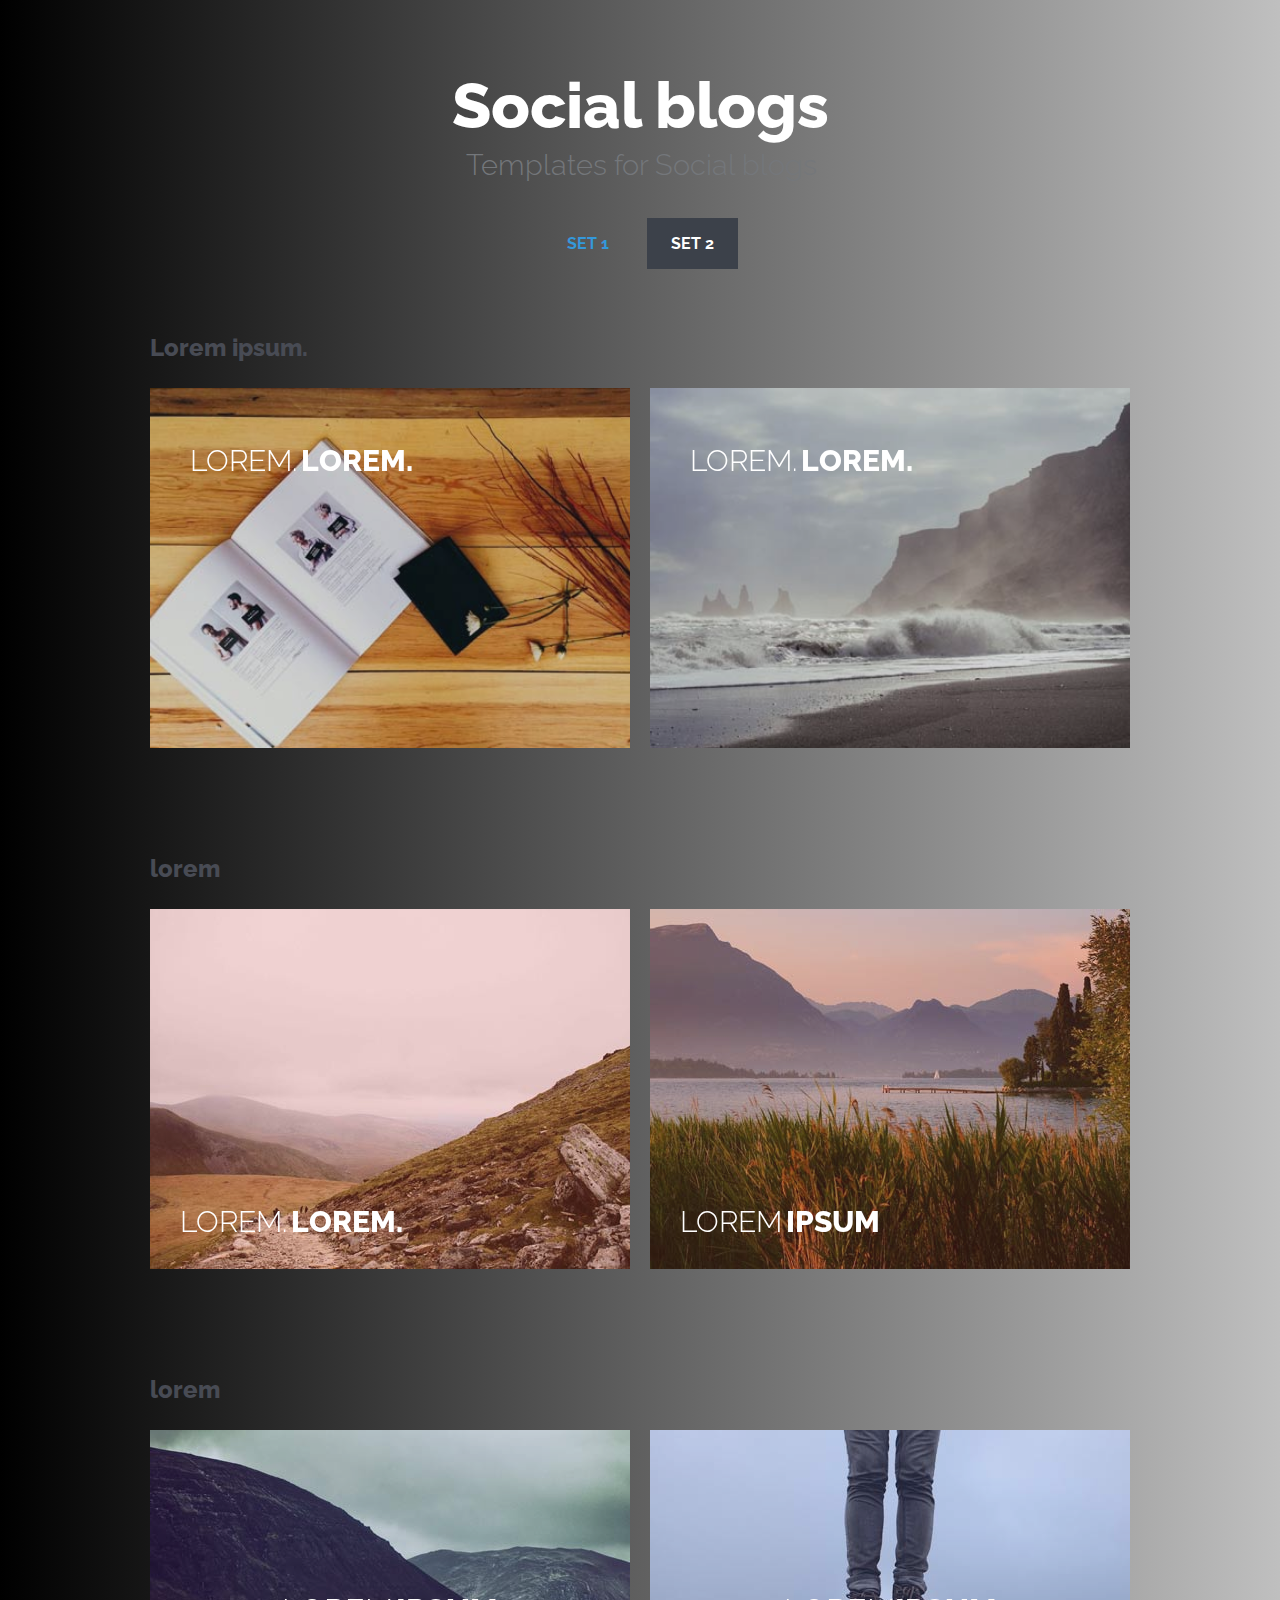
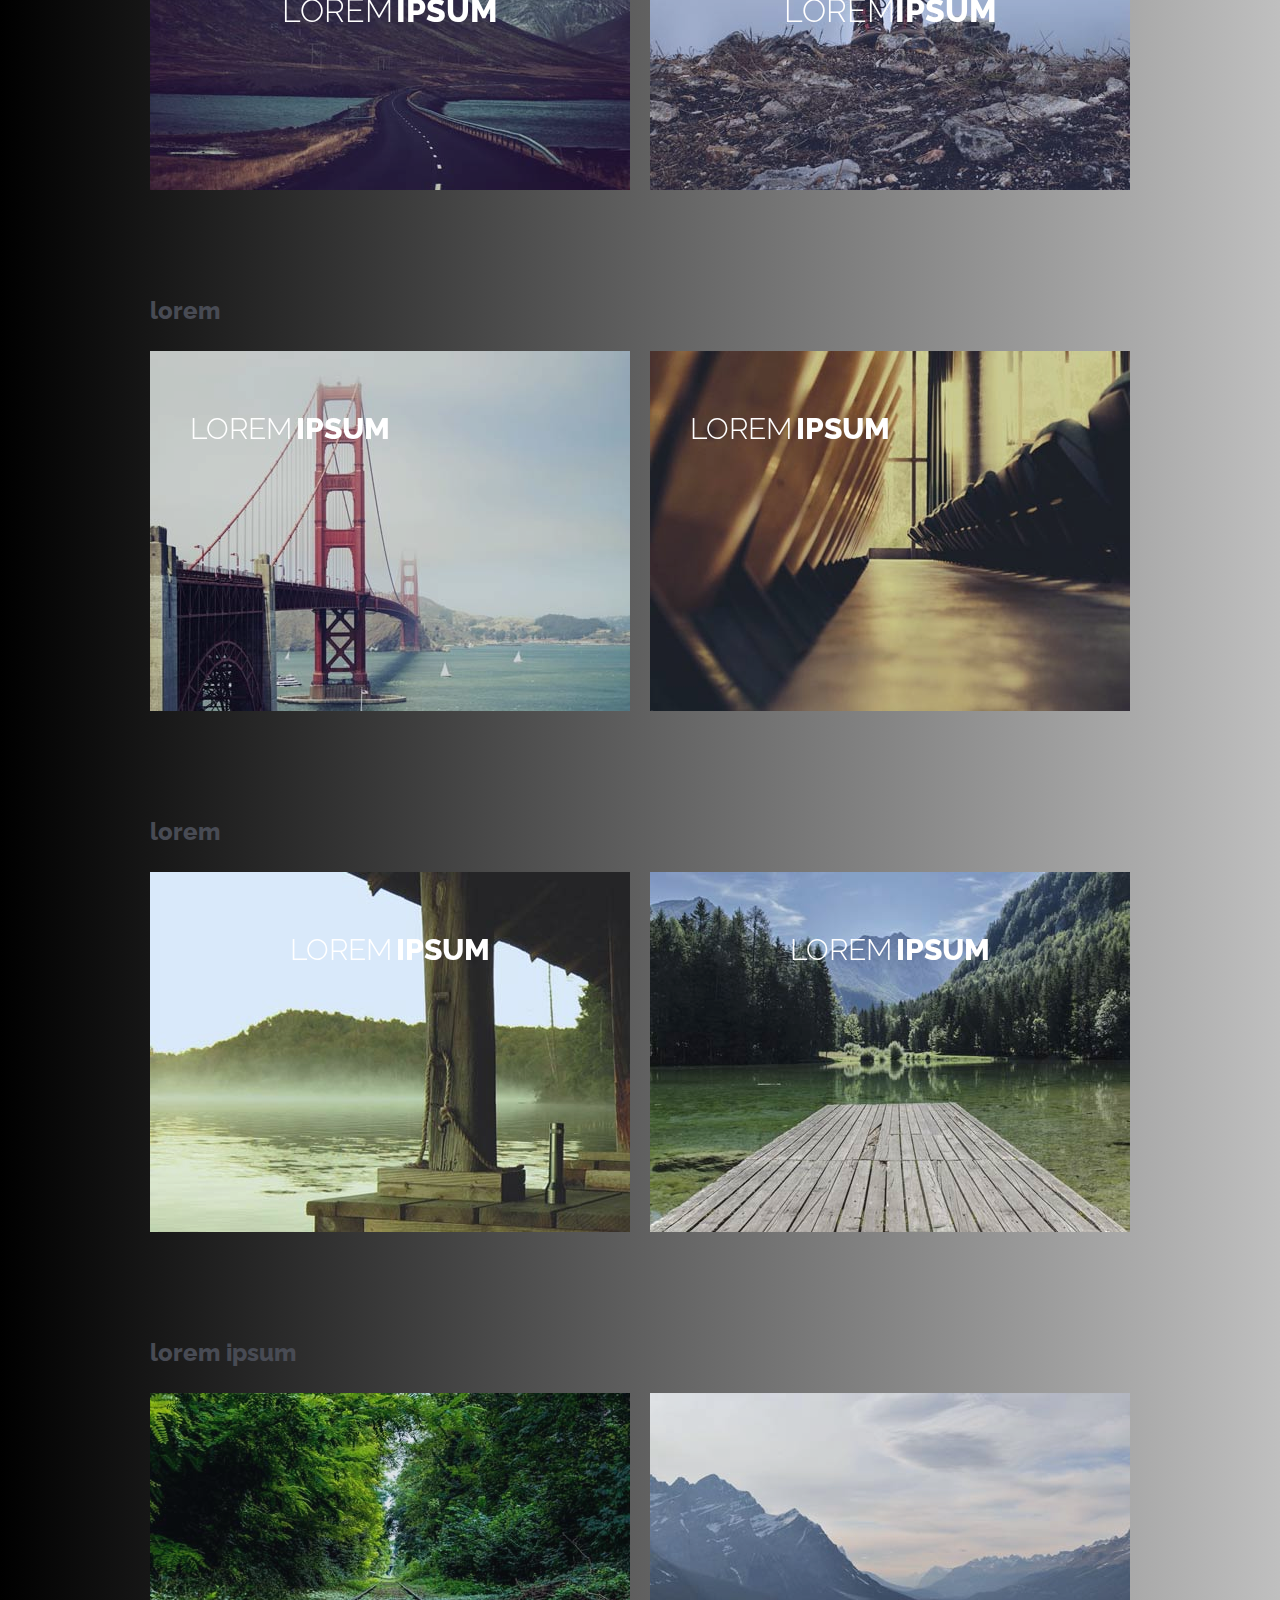
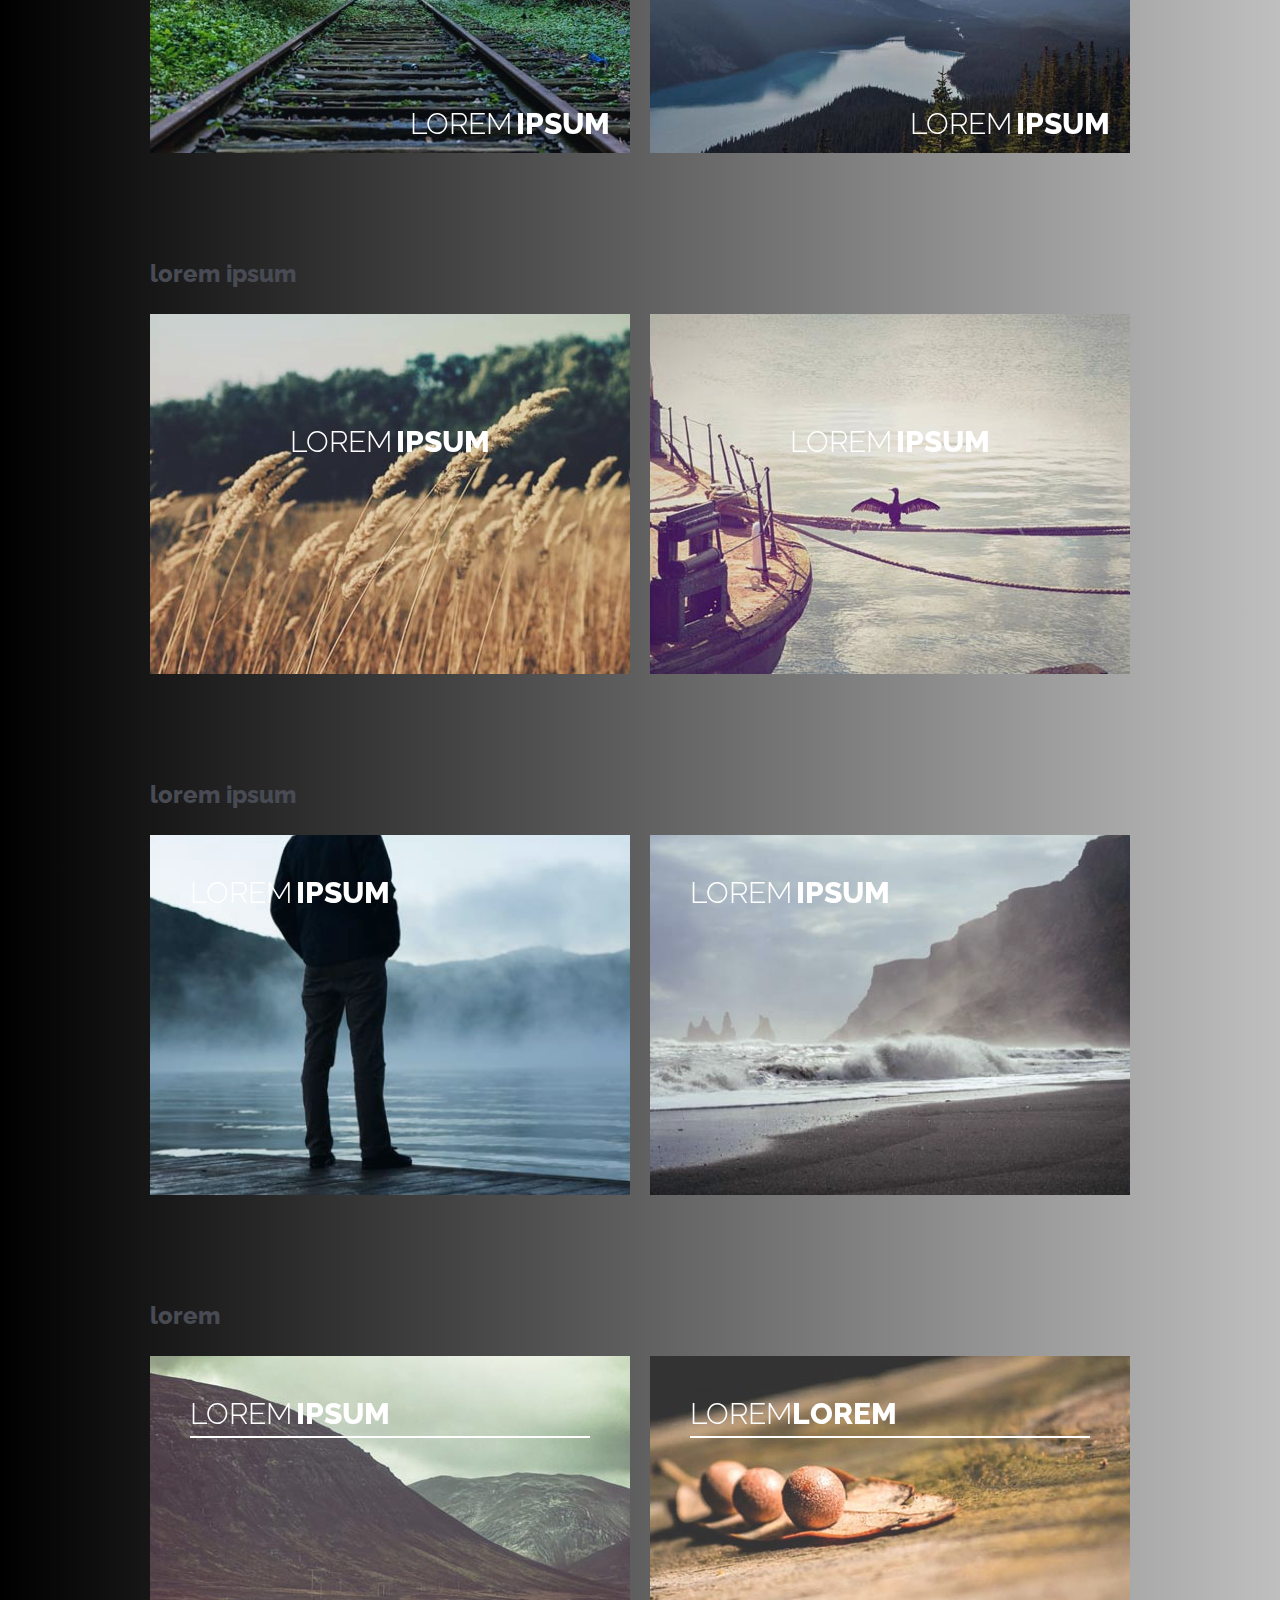
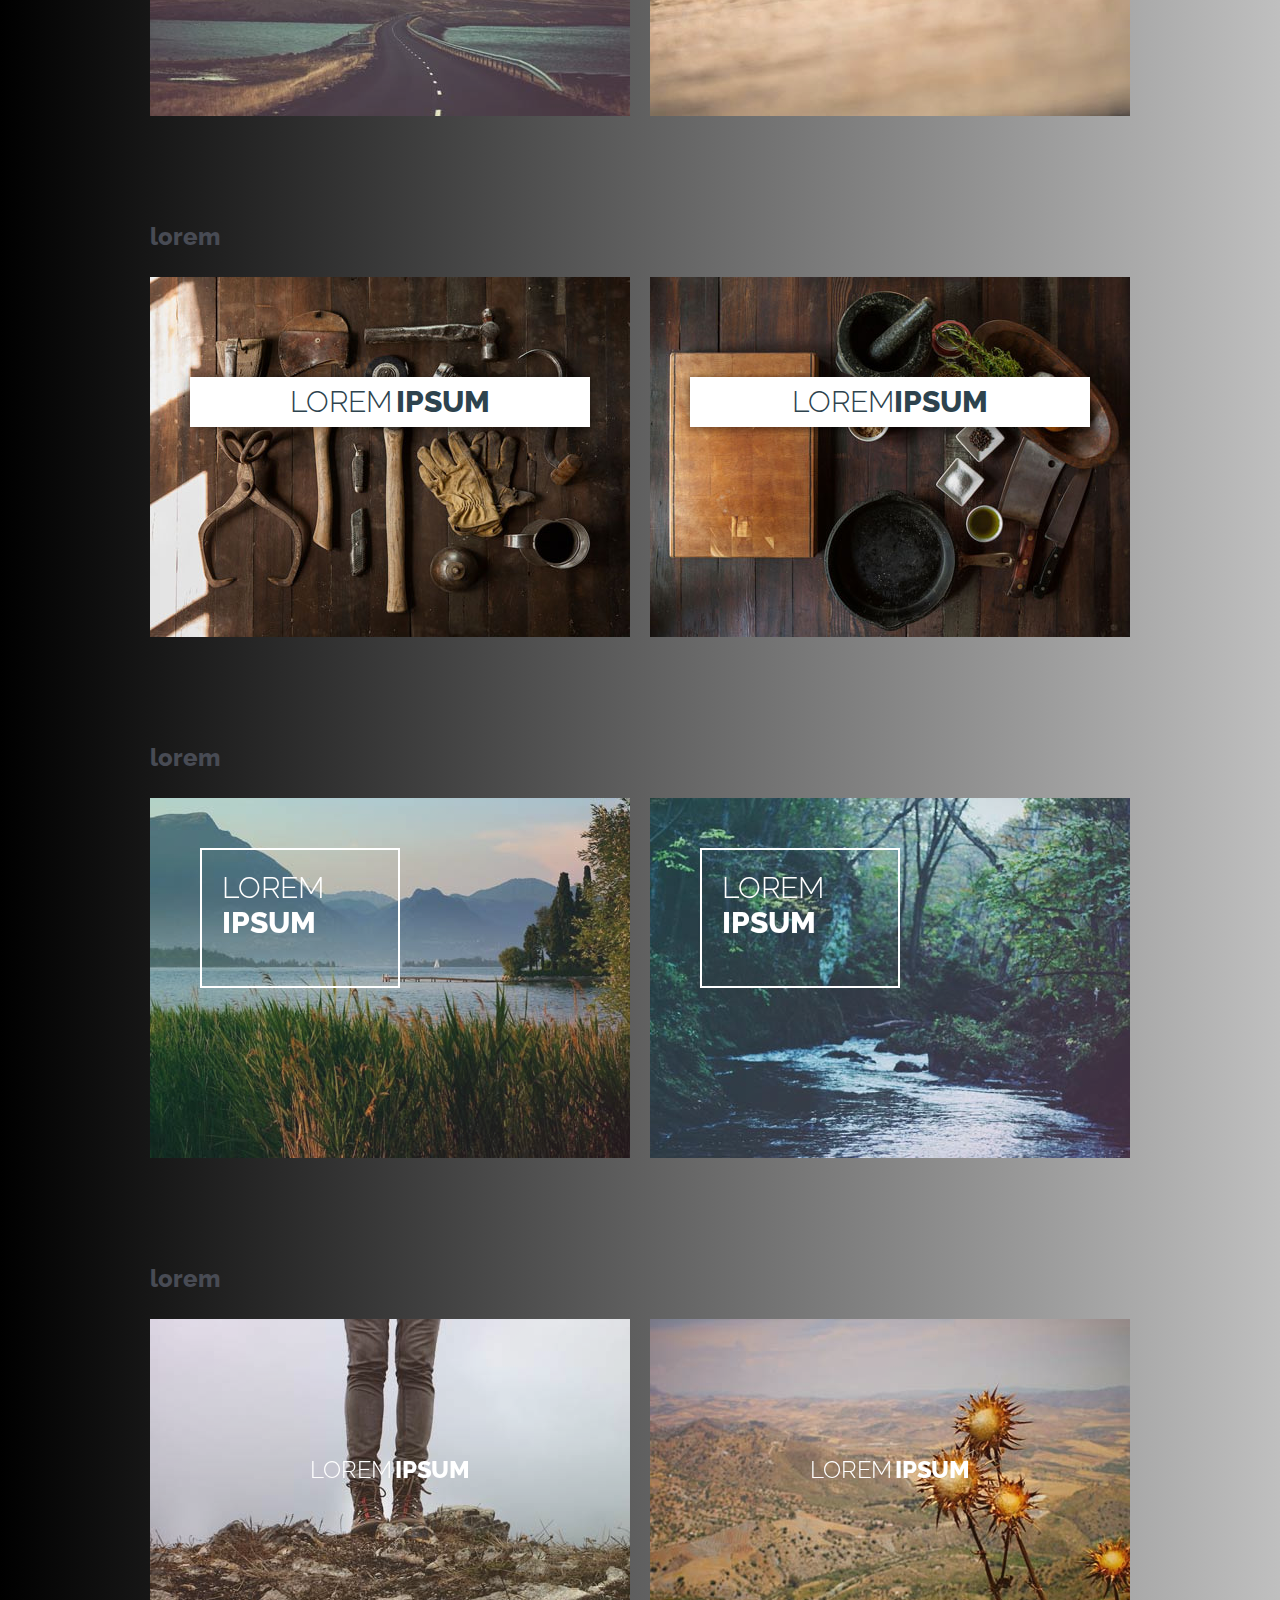
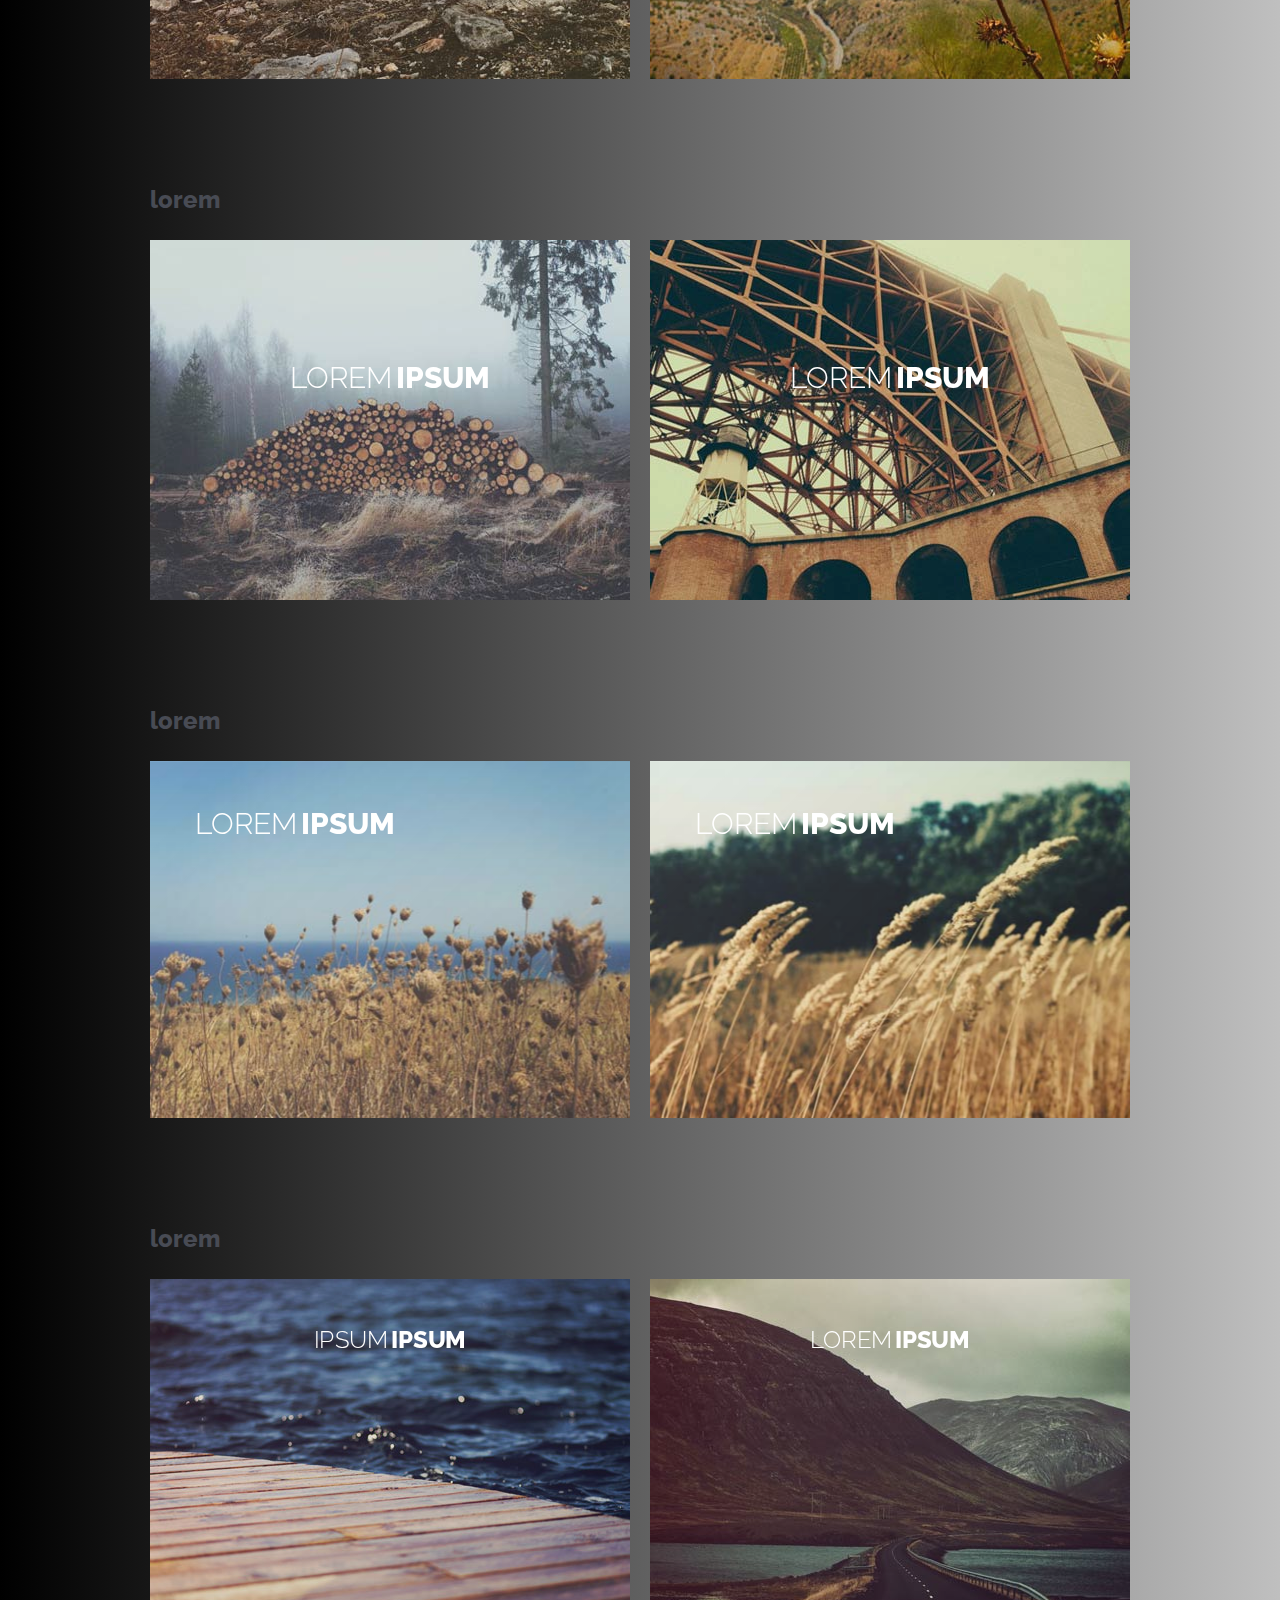
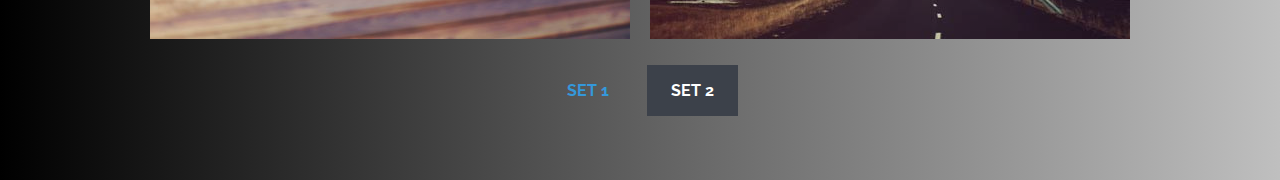
==== commit b365625d: "Update index2.html" ====
--- a/index2.html
+++ b/index2.html
@@ -27,7 +27,7 @@
 				<nav class="codrops-demos">
 					<a href="index.html">Set 1</a>
 					<a class="current-demo" href="index2.html">Set 2</a>
-					
+
 				</nav>
 			</header>
 			<div class="content">
@@ -77,12 +77,12 @@
 						</figcaption>
 					</figure>
 				</div>
-				<h2>Hera</h2>
+				<h2>lorem</h2>
 				<div class="grid">
 					<figure class="effect-hera">
 						<img src="img/17.jpg" alt="img17"/>
 						<figcaption>
-							<h2>Tender <span>Hera</span></h2>
+							<h2>lorem <span>ipsum</span></h2>
 							<p>
 								<a href="#"><i class="fa fa-fw fa-file-pdf-o"></i></a>
 								<a href="#"><i class="fa fa-fw fa-file-image-o"></i></a>
@@ -94,7 +94,7 @@
 					<figure class="effect-hera">
 						<img src="img/25.jpg" alt="img25"/>
 						<figcaption>
-							<h2>Tender <span>Hera</span></h2>
+							<h2>lorem<span>ipsum</span></h2>
 							<p>
 								<a href="#"><i class="fa fa-fw fa-file-pdf-o"></i></a>
 								<a href="#"><i class="fa fa-fw fa-file-image-o"></i></a>
@@ -104,12 +104,12 @@
 						</figcaption>
 					</figure>
 				</div>
-				<h2>Winston</h2>
+				<h2>lorem</h2>
 				<div class="grid">
 					<figure class="effect-winston">
 						<img src="img/30.jpg" alt="img30"/>
 						<figcaption>
-							<h2>Jolly <span>Winston</span></h2>
+							<h2>lorem <span>ipsum</span></h2>
 							<p>
 								<a href="#"><i class="fa fa-fw fa-star-o"></i></a>
 								<a href="#"><i class="fa fa-fw fa-comments-o"></i></a>
@@ -120,7 +120,7 @@
 					<figure class="effect-winston">
 						<img src="img/1.jpg" alt="img01"/>
 						<figcaption>
-							<h2>Jolly <span>Winston</span></h2>
+							<h2>lorem <span>ipsum</span></h2>
 							<p>
 								<a href="#"><i class="fa fa-fw fa-star-o"></i></a>
 								<a href="#"><i class="fa fa-fw fa-comments-o"></i></a>
@@ -129,31 +129,31 @@
 						</figcaption>
 					</figure>
 				</div>
-				<h2>Selena</h2>
+				<h2>lorem</h2>
 				<div class="grid">
 					<figure class="effect-selena">
 						<img src="img/10.jpg" alt="img10"/>
 						<figcaption>
-							<h2>Happy <span>Selena</span></h2>
-							<p>Selena is a tiny-winged bird.</p>
+							<h2>lorem <span>ipsum</span></h2>
+							<p>Lorem ipsum dolor sit.</p>
 							<a href="#">View more</a>
 						</figcaption>
 					</figure>
 					<figure class="effect-selena">
 						<img src="img/31.jpg" alt="img31"/>
 						<figcaption>
-							<h2>Happy <span>Selena</span></h2>
-							<p>Selena is a tiny-winged bird.</p>
-							<a href="#">View more</a>
-						</figcaption>
-					</figure>
-				</div>
-				<h2>Terry</h2>
+							<h2>lorem <span>ipsum</span></h2>
+							<p>Lorem ipsum dolor sit.</p>
+							<a href="#">View more</a>
+						</figcaption>
+					</figure>
+				</div>
+				<h2>lorem ipsum</h2>
 				<div class="grid">
 					<figure class="effect-terry">
 						<img src="img/16.jpg" alt="img16"/>
 						<figcaption>
-							<h2>Noisy <span>Terry</span></h2>
+							<h2>lorem <span>ipsum</span></h2>
 							<p>
 								<a href="#"><i class="fa fa-fw fa-download"></i></a>
 								<a href="#"><i class="fa fa-fw fa-heart"></i></a>
@@ -165,7 +165,7 @@
 					<figure class="effect-terry">
 						<img src="img/26.jpg" alt="img26"/>
 						<figcaption>
-							<h2>Noisy <span>Terry</span></h2>
+							<h2>lorem <span>ipsum</span></h2>
 							<p>
 								<a href="#"><i class="fa fa-fw fa-download"></i></a>
 								<a href="#"><i class="fa fa-fw fa-heart"></i></a>
@@ -175,12 +175,12 @@
 						</figcaption>
 					</figure>
 				</div>
-				<h2>Phoebe</h2>
+				<h2>lorem ipsum</h2>
 				<div class="grid">
 					<figure class="effect-phoebe">
 						<img src="img/3.jpg" alt="img03"/>
 						<figcaption>
-							<h2>Plain <span>Phoebe</span></h2>
+							<h2>lorem <span>ipsum</span></h2>
 							<p>
 								<a href="#"><i class="fa fa-fw fa-user"></i></a>
 								<a href="#"><i class="fa fa-fw fa-heart"></i></a>
@@ -191,7 +191,7 @@
 					<figure class="effect-phoebe">
 						<img src="img/7.jpg" alt="img07"/>
 						<figcaption>
-							<h2>Plain <span>Phoebe</span></h2>
+							<h2>lorem <span>ipsum</span></h2>
 							<p>
 								<a href="#"><i class="fa fa-fw fa-user"></i></a>
 								<a href="#"><i class="fa fa-fw fa-heart"></i></a>
@@ -200,31 +200,31 @@
 						</figcaption>
 					</figure>
 				</div>
-				<h2>Apollo</h2>
+				<h2>lorem ipsum</h2>
 				<div class="grid">
 					<figure class="effect-apollo">
 						<img src="img/18.jpg" alt="img18"/>
 						<figcaption>
-							<h2>Strong <span>Apollo</span></h2>
-							<p>Apollo's last game of pool was so strange.</p>
+							<h2>lorem  <span>ipsum</span></h2>
+							<p>Lorem ipsum dolor sit.</p>
 							<a href="#">View more</a>
 						</figcaption>
 					</figure>
 					<figure class="effect-apollo">
 						<img src="img/22.jpg" alt="img22"/>
 						<figcaption>
-							<h2>Strong <span>Apollo</span></h2>
-							<p>Apollo's last game of pool was so strange.</p>
-							<a href="#">View more</a>
-						</figcaption>
-					</figure>
-				</div>
-				<h2>Kira</h2>
+							<h2>lorem <span>ipsum</span></h2>
+							<p>Lorem ipsum dolor sit.</p>
+							<a href="#">View more</a>
+						</figcaption>
+					</figure>
+				</div>
+				<h2>lorem</h2>
 				<div class="grid">
 					<figure class="effect-kira">
 						<img src="img/17.jpg" alt="img17"/>
 						<figcaption>
-							<h2>Dark <span>Kira</span></h2>
+							<h2>lorem <span>ipsum</span></h2>
 							<p>
 								<a href="#"><i class="fa fa-fw fa-home"></i></a>
 								<a href="#"><i class="fa fa-fw fa-download"></i></a>
@@ -236,7 +236,7 @@
 					<figure class="effect-kira">
 						<img src="img/5.jpg" alt="img05"/>
 						<figcaption>
-							<h2>Dark <span>Kira</span></h2>
+							<h2>lorem<span>lorem</span></h2>
 							<p>
 								<a href="#"><i class="fa fa-fw fa-home"></i></a>
 								<a href="#"><i class="fa fa-fw fa-download"></i></a>
@@ -246,116 +246,116 @@
 						</figcaption>
 					</figure>
 				</div>
-				<h2>Steve</h2>
+				<h2>lorem</h2>
 				<div class="grid">
 					<figure class="effect-steve">
 						<img src="img/29.jpg" alt="img29"/>
 						<figcaption>
-							<h2>Lonely <span>Steve</span></h2>
-							<p>Steve was afraid of the Boogieman.</p>
+							<h2>lorem <span>ipsum</span></h2>
+							<p>Lorem ipsum dolor sit..</p>
 							<a href="#">View more</a>
 						</figcaption>
 					</figure>
 					<figure class="effect-steve">
 						<img src="img/33.jpg" alt="img33"/>
 						<figcaption>
-							<h2>Lonely <span>Steve</span></h2>
-							<p>Steve was afraid of the Boogieman.</p>
-							<a href="#">View more</a>
-						</figcaption>
-					</figure>
-				</div>
-				<h2>Moses</h2>
+							<h2>lorem<span>ipsum</span></h2>
+							<p>Lorem ipsum dolor sit..</p>
+							<a href="#">View more</a>
+						</figcaption>
+					</figure>
+				</div>
+				<h2>lorem</h2>
 				<div class="grid">
 					<figure class="effect-moses">
 						<img src="img/24.jpg" alt="img24"/>
 						<figcaption>
-							<h2>Cute <span>Moses</span></h2>
-							<p>Moses loves to run after butterflies.</p>
+							<h2>lorem <span>ipsum</span></h2>
+							<p>Lorem ipsum dolor sit.</p>
 							<a href="#">View more</a>
 						</figcaption>
 					</figure>
 					<figure class="effect-moses">
 						<img src="img/20.jpg" alt="img20"/>
 						<figcaption>
-							<h2>Cute <span>Moses</span></h2>
-							<p>Moses loves to run after butterflies.</p>
-							<a href="#">View more</a>
-						</figcaption>
-					</figure>
-				</div>
-				<h2>Jazz</h2>
+							<h2>lorem <span>ipsum</span></h2>
+							<p>Lorem ipsum dolor sit.</p>
+							<a href="#">View more</a>
+						</figcaption>
+					</figure>
+				</div>
+				<h2>lorem</h2>
 				<div class="grid">
 					<figure class="effect-jazz">
 						<img src="img/25.jpg" alt="img25"/>
 						<figcaption>
-							<h2>Dynamic <span>Jazz</span></h2>
-							<p>When Jazz starts to chase cars, the whole world stands still.</p>
+							<h2>lorem <span>ipsum</span></h2>
+							<p>Lorem ipsum dolor sit.</p>
 							<a href="#">View more</a>
 						</figcaption>
 					</figure>
 					<figure class="effect-jazz">
 						<img src="img/6.jpg" alt="img06"/>
 						<figcaption>
-							<h2>Dynamic <span>Jazz</span></h2>
-							<p>When Jazz starts to chase cars, the whole world stands still.</p>
-							<a href="#">View more</a>
-						</figcaption>
-					</figure>
-				</div>
-				<h2>Ming</h2>
+							<h2>lorem <span>ipsum</span></h2>
+							<p>Lorem ipsum dolor sit.</p>
+							<a href="#">View more</a>
+						</figcaption>
+					</figure>
+				</div>
+				<h2>lorem</h2>
 				<div class="grid">
 					<figure class="effect-ming">
 						<img src="img/9.jpg" alt="img09"/>
 						<figcaption>
-							<h2>Funny <span>Ming</span></h2>
-							<p>Ming sits in the corner the whole day. She's into crochet.</p>
+							<h2>lorem <span>ipsum</span></h2>
+							<p>Lorem ipsum dolor sit..</p>
 							<a href="#">View more</a>
 						</figcaption>
 					</figure>
 					<figure class="effect-ming">
 						<img src="img/8.jpg" alt="img08"/>
 						<figcaption>
-							<h2>Funny <span>Ming</span></h2>
-							<p>Ming sits in the corner the whole day. She's into crochet.</p>
-							<a href="#">View more</a>
-						</figcaption>
-					</figure>
-				</div>
-				<h2>Lexi</h2>
+							<h2>lorem <span>ipsum</span></h2>
+							<p>Lorem ipsum dolor sit..</p>
+							<a href="#">View more</a>
+						</figcaption>
+					</figure>
+				</div>
+				<h2>lorem</h2>
 				<div class="grid">
 					<figure class="effect-lexi">
 						<img src="img/12.jpg" alt="img12"/>
 						<figcaption>
-							<h2>Altruistic <span>Lexi</span></h2>
-							<p>Each and every friend is special. Lexi won't hide a single cookie.</p>
+							<h2>lorem <span>ipsum</span></h2>
+							<p>Lorem ipsum dolor sit.</p>
 							<a href="#">View more</a>
 						</figcaption>
 					</figure>
 					<figure class="effect-lexi">
 						<img src="img/3.jpg" alt="img03"/>
 						<figcaption>
-							<h2>Altruistic <span>Lexi</span></h2>
-							<p>Each and every friend is special. Lexi won't hide a single cookie.</p>
-							<a href="#">View more</a>
-						</figcaption>
-					</figure>
-				</div>
-				<h2>Duke</h2>
+							<h2>lorem <span>ipsum</span></h2>
+							<p>Lorem ipsum dolor sit.</p>
+							<a href="#">View more</a>
+						</figcaption>
+					</figure>
+				</div>
+				<h2>lorem</h2>
 				<div class="grid">
 					<figure class="effect-duke">
 						<img src="img/27.jpg" alt="img27"/>
 						<figcaption>
-							<h2>Messy <span>Duke</span></h2>
-							<p>Duke is very bored. When he looks at the sky, he feels to run.</p>
+							<h2>ipsum <span>ipsum</span></h2>
+							<p>Lorem ipsum dolor sit..</p>
 							<a href="#">View more</a>
 						</figcaption>
 					</figure>
 					<figure class="effect-duke">
 						<img src="img/17.jpg" alt="img17"/>
 						<figcaption>
-							<h2>Messy <span>Duke</span></h2>
-							<p>Duke is very bored. When he looks at the sky, he feels to run.</p>
+							<h2>lorem <span>ipsum</span></h2>
+							<p>Lorem ipsum dolor sit.</p>
 							<a href="#">View more</a>
 						</figcaption>
 					</figure>
